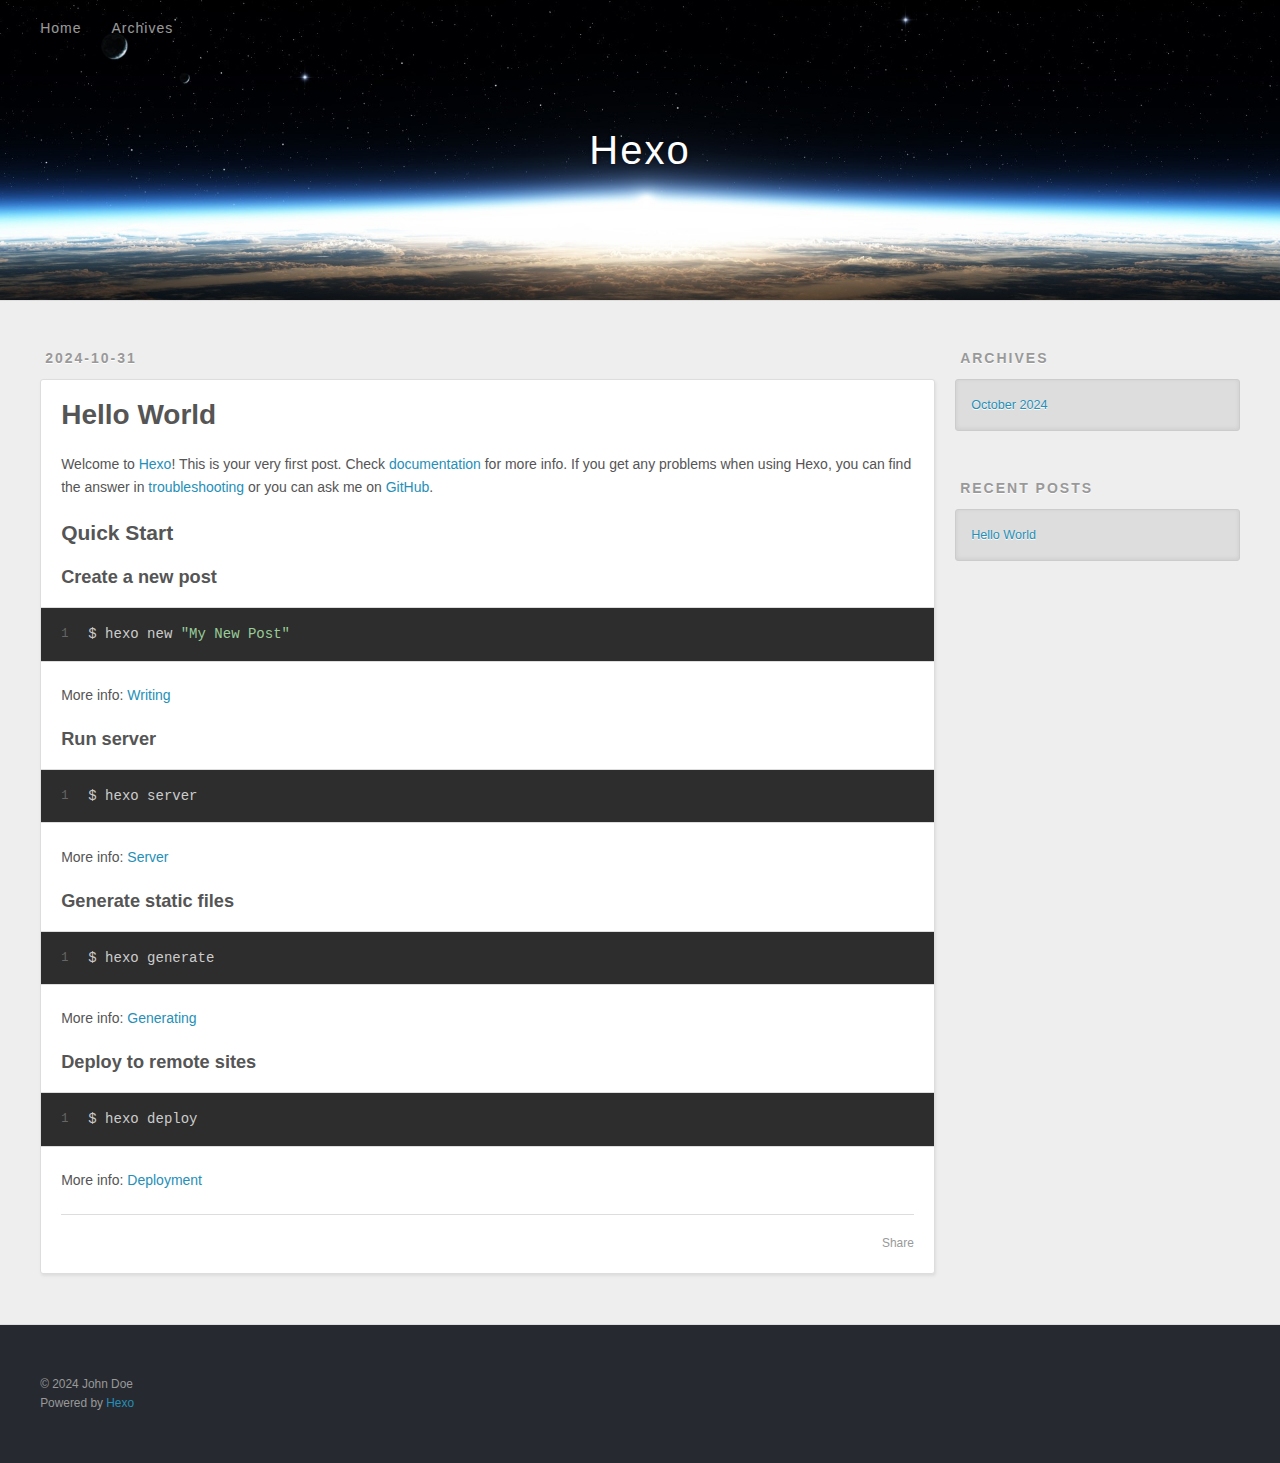
==== index.html @ c75d4b1c "Site updated: 2024-10-31 15:50:03" ====
<!DOCTYPE html>
<html>
<head>
  <meta charset="utf-8">
  
  
  <title>Hexo</title>
  <meta name="viewport" content="width=device-width, initial-scale=1, shrink-to-fit=no">
  <meta property="og:type" content="website">
<meta property="og:title" content="Hexo">
<meta property="og:url" content="http://example.com/index.html">
<meta property="og:site_name" content="Hexo">
<meta property="og:locale" content="en_US">
<meta property="article:author" content="John Doe">
<meta name="twitter:card" content="summary">
  
    <link rel="alternate" href="/atom.xml" title="Hexo" type="application/atom+xml">
  
  
    <link rel="shortcut icon" href="/favicon.png">
  
  
  
<link rel="stylesheet" href="/css/style.css">

  
    
<link rel="stylesheet" href="/fancybox/jquery.fancybox.min.css">

  
  
<meta name="generator" content="Hexo 7.3.0"></head>

<body>
  <div id="container">
    <div id="wrap">
      <header id="header">
  <div id="banner"></div>
  <div id="header-outer" class="outer">
    <div id="header-title" class="inner">
      <h1 id="logo-wrap">
        <a href="/" id="logo">Hexo</a>
      </h1>
      
    </div>
    <div id="header-inner" class="inner">
      <nav id="main-nav">
        <a id="main-nav-toggle" class="nav-icon"><span class="fa fa-bars"></span></a>
        
          <a class="main-nav-link" href="/">Home</a>
        
          <a class="main-nav-link" href="/archives">Archives</a>
        
      </nav>
      <nav id="sub-nav">
        
        
          <a class="nav-icon" href="/atom.xml" title="RSS Feed"><span class="fa fa-rss"></span></a>
        
        <a class="nav-icon nav-search-btn" title="Search"><span class="fa fa-search"></span></a>
      </nav>
      <div id="search-form-wrap">
        <form action="//google.com/search" method="get" accept-charset="UTF-8" class="search-form"><input type="search" name="q" class="search-form-input" placeholder="Search"><button type="submit" class="search-form-submit">&#xF002;</button><input type="hidden" name="sitesearch" value="http://example.com"></form>
      </div>
    </div>
  </div>
</header>

      <div class="outer">
        <section id="main">
  
    <article id="post-hello-world" class="h-entry article article-type-post" itemprop="blogPost" itemscope itemtype="https://schema.org/BlogPosting">
  <div class="article-meta">
    <a href="/2024/10/31/hello-world/" class="article-date">
  <time class="dt-published" datetime="2024-10-31T07:45:32.129Z" itemprop="datePublished">2024-10-31</time>
</a>
    
  </div>
  <div class="article-inner">
    
    
      <header class="article-header">
        
  
    <h1 itemprop="name">
      <a class="p-name article-title" href="/2024/10/31/hello-world/">Hello World</a>
    </h1>
  

      </header>
    
    <div class="e-content article-entry" itemprop="articleBody">
      
        <p>Welcome to <a target="_blank" rel="noopener" href="https://hexo.io/">Hexo</a>! This is your very first post. Check <a target="_blank" rel="noopener" href="https://hexo.io/docs/">documentation</a> for more info. If you get any problems when using Hexo, you can find the answer in <a target="_blank" rel="noopener" href="https://hexo.io/docs/troubleshooting.html">troubleshooting</a> or you can ask me on <a target="_blank" rel="noopener" href="https://github.com/hexojs/hexo/issues">GitHub</a>.</p>
<h2 id="Quick-Start"><a href="#Quick-Start" class="headerlink" title="Quick Start"></a>Quick Start</h2><h3 id="Create-a-new-post"><a href="#Create-a-new-post" class="headerlink" title="Create a new post"></a>Create a new post</h3><figure class="highlight bash"><table><tr><td class="gutter"><pre><span class="line">1</span><br></pre></td><td class="code"><pre><span class="line">$ hexo new <span class="string">&quot;My New Post&quot;</span></span><br></pre></td></tr></table></figure>

<p>More info: <a target="_blank" rel="noopener" href="https://hexo.io/docs/writing.html">Writing</a></p>
<h3 id="Run-server"><a href="#Run-server" class="headerlink" title="Run server"></a>Run server</h3><figure class="highlight bash"><table><tr><td class="gutter"><pre><span class="line">1</span><br></pre></td><td class="code"><pre><span class="line">$ hexo server</span><br></pre></td></tr></table></figure>

<p>More info: <a target="_blank" rel="noopener" href="https://hexo.io/docs/server.html">Server</a></p>
<h3 id="Generate-static-files"><a href="#Generate-static-files" class="headerlink" title="Generate static files"></a>Generate static files</h3><figure class="highlight bash"><table><tr><td class="gutter"><pre><span class="line">1</span><br></pre></td><td class="code"><pre><span class="line">$ hexo generate</span><br></pre></td></tr></table></figure>

<p>More info: <a target="_blank" rel="noopener" href="https://hexo.io/docs/generating.html">Generating</a></p>
<h3 id="Deploy-to-remote-sites"><a href="#Deploy-to-remote-sites" class="headerlink" title="Deploy to remote sites"></a>Deploy to remote sites</h3><figure class="highlight bash"><table><tr><td class="gutter"><pre><span class="line">1</span><br></pre></td><td class="code"><pre><span class="line">$ hexo deploy</span><br></pre></td></tr></table></figure>

<p>More info: <a target="_blank" rel="noopener" href="https://hexo.io/docs/one-command-deployment.html">Deployment</a></p>

      
    </div>
    <footer class="article-footer">
      <a data-url="http://example.com/2024/10/31/hello-world/" data-id="cm2x04f2k0000lg7v78ex7arj" data-title="Hello World" class="article-share-link"><span class="fa fa-share">Share</span></a>
      
      
      
    </footer>
  </div>
  
</article>



  


</section>
        
          <aside id="sidebar">
  
    

  
    

  
    
  
    
  <div class="widget-wrap">
    <h3 class="widget-title">Archives</h3>
    <div class="widget">
      <ul class="archive-list"><li class="archive-list-item"><a class="archive-list-link" href="/archives/2024/10/">October 2024</a></li></ul>
    </div>
  </div>


  
    
  <div class="widget-wrap">
    <h3 class="widget-title">Recent Posts</h3>
    <div class="widget">
      <ul>
        
          <li>
            <a href="/2024/10/31/hello-world/">Hello World</a>
          </li>
        
      </ul>
    </div>
  </div>

  
</aside>
        
      </div>
      <footer id="footer">
  
  <div class="outer">
    <div id="footer-info" class="inner">
      
      &copy; 2024 John Doe<br>
      Powered by <a href="https://hexo.io/" target="_blank">Hexo</a>
    </div>
  </div>
</footer>

    </div>
    <nav id="mobile-nav">
  
    <a href="/" class="mobile-nav-link">Home</a>
  
    <a href="/archives" class="mobile-nav-link">Archives</a>
  
</nav>
    


<script src="/js/jquery-3.6.4.min.js"></script>



  
<script src="/fancybox/jquery.fancybox.min.js"></script>




<script src="/js/script.js"></script>





  </div>
</body>
</html>
---- css/style.css ----
body {
  width: 100%;
}
body:before,
body:after {
  content: "";
  display: table;
}
body:after {
  clear: both;
}
html,
body,
div,
span,
applet,
object,
iframe,
h1,
h2,
h3,
h4,
h5,
h6,
p,
blockquote,
pre,
a,
abbr,
acronym,
address,
big,
cite,
code,
del,
dfn,
em,
img,
ins,
kbd,
q,
s,
samp,
small,
strike,
strong,
sub,
sup,
tt,
var,
dl,
dt,
dd,
ol,
ul,
li,
fieldset,
form,
label,
legend,
table,
caption,
tbody,
tfoot,
thead,
tr,
th,
td {
  margin: 0;
  padding: 0;
  border: 0;
  outline: 0;
  font-weight: inherit;
  font-style: inherit;
  font-family: inherit;
  font-size: 100%;
  vertical-align: baseline;
}
body {
  line-height: 1;
  color: #000;
  background: #fff;
}
ol,
ul {
  list-style: none;
}
table {
  border-collapse: separate;
  border-spacing: 0;
  vertical-align: middle;
}
caption,
th,
td {
  text-align: left;
  font-weight: normal;
  vertical-align: middle;
}
a img {
  border: none;
}
input,
button {
  margin: 0;
  padding: 0;
}
input::-moz-focus-inner,
button::-moz-focus-inner {
  border: 0;
  padding: 0;
}
html,
body,
#container {
  height: 100%;
}
body {
  background: #eee;
  font: 14px -apple-system, BlinkMacSystemFont, "Segoe UI", "Roboto", "Oxygen", "Ubuntu", "Cantarell", "Fira Sans", "Droid Sans", "Helvetica Neue", sans-serif;
  -webkit-text-size-adjust: 100%;
}
.outer {
  max-width: 1220px;
  margin: 0 auto;
  padding: 0 20px;
}
.outer:before,
.outer:after {
  content: "";
  display: table;
}
.outer:after {
  clear: both;
}
.inner {
  display: inline;
  float: left;
  width: 98.33333333333333%;
  margin: 0 0.833333333333333%;
}
.left,
.alignleft {
  float: left;
}
.right,
.alignright {
  float: right;
}
.clear {
  clear: both;
}
#container {
  position: relative;
}
.mobile-nav-on {
  overflow: hidden;
}
#wrap {
  height: 100%;
  width: 100%;
  position: absolute;
  top: 0;
  left: 0;
  -webkit-transition: 0.2s ease-out;
  -moz-transition: 0.2s ease-out;
  -ms-transition: 0.2s ease-out;
  transition: 0.2s ease-out;
  z-index: 1;
  background: #eee;
}
.mobile-nav-on #wrap {
  left: 280px;
}
@media screen and (min-width: 768px) {
  #main {
    display: inline;
    float: left;
    width: 73.33333333333333%;
    margin: 0 0.833333333333333%;
  }
}
.article-date,
.article-category-link,
.archive-year,
.widget-title {
  text-decoration: none;
  text-transform: uppercase;
  letter-spacing: 2px;
  color: #999;
  margin-bottom: 1em;
  margin-left: 5px;
  line-height: 1em;
  text-shadow: 0 1px #fff;
  font-weight: bold;
}
.article-inner,
.archive-article-inner {
  background: #fff;
  -webkit-box-shadow: 1px 2px 3px #ddd;
  box-shadow: 1px 2px 3px #ddd;
  border: 1px solid #ddd;
  border-radius: 3px;
}
.article-entry h1,
.widget h1 {
  font-size: 2em;
}
.article-entry h2,
.widget h2 {
  font-size: 1.5em;
}
.article-entry h3,
.widget h3 {
  font-size: 1.3em;
}
.article-entry h4,
.widget h4 {
  font-size: 1.2em;
}
.article-entry h5,
.widget h5 {
  font-size: 1em;
}
.article-entry h6,
.widget h6 {
  font-size: 1em;
  color: #999;
}
.article-entry hr,
.widget hr {
  border: 1px dashed #ddd;
}
.article-entry strong,
.widget strong {
  font-weight: bold;
}
.article-entry em,
.widget em,
.article-entry cite,
.widget cite {
  font-style: italic;
}
.article-entry sup,
.widget sup,
.article-entry sub,
.widget sub {
  font-size: 0.75em;
  line-height: 0;
  position: relative;
  vertical-align: baseline;
}
.article-entry sup,
.widget sup {
  top: -0.5em;
}
.article-entry sub,
.widget sub {
  bottom: -0.2em;
}
.article-entry small,
.widget small {
  font-size: 0.85em;
}
.article-entry acronym,
.widget acronym,
.article-entry abbr,
.widget abbr {
  border-bottom: 1px dotted;
}
.article-entry ul,
.widget ul,
.article-entry ol,
.widget ol,
.article-entry dl,
.widget dl {
  margin: 0 20px;
  line-height: 1.6em;
}
.article-entry ul ul,
.widget ul ul,
.article-entry ol ul,
.widget ol ul,
.article-entry ul ol,
.widget ul ol,
.article-entry ol ol,
.widget ol ol {
  margin-top: 0;
  margin-bottom: 0;
}
.article-entry ul,
.widget ul {
  list-style: disc;
}
.article-entry ol,
.widget ol {
  list-style: decimal;
}
.article-entry dt,
.widget dt {
  font-weight: bold;
}
#header {
  height: 300px;
  position: relative;
  border-bottom: 1px solid #ddd;
}
#header:before,
#header:after {
  content: "";
  position: absolute;
  left: 0;
  right: 0;
  height: 40px;
}
#header:before {
  top: 0;
  background: -webkit-linear-gradient(rgba(0,0,0,0.2), transparent);
  background: -moz-linear-gradient(rgba(0,0,0,0.2), transparent);
  background: -ms-linear-gradient(rgba(0,0,0,0.2), transparent);
  background: linear-gradient(rgba(0,0,0,0.2), transparent);
}
#header:after {
  bottom: 0;
  background: -webkit-linear-gradient(transparent, rgba(0,0,0,0.2));
  background: -moz-linear-gradient(transparent, rgba(0,0,0,0.2));
  background: -ms-linear-gradient(transparent, rgba(0,0,0,0.2));
  background: linear-gradient(transparent, rgba(0,0,0,0.2));
}
#header-outer {
  height: 100%;
  position: relative;
}
#header-inner {
  position: relative;
  overflow: hidden;
}
#banner {
  position: absolute;
  top: 0;
  left: 0;
  width: 100%;
  height: 100%;
  background: url("images/banner.jpg") center #000;
  background-size: cover;
  z-index: -1;
}
#header-title {
  text-align: center;
  height: 40px;
  position: absolute;
  top: 50%;
  left: 0;
  margin-top: -20px;
}
#logo,
#subtitle {
  text-decoration: none;
  color: #fff;
  font-weight: 300;
  text-shadow: 0 1px 4px rgba(0,0,0,0.3);
}
#logo {
  font-size: 40px;
  line-height: 40px;
  letter-spacing: 2px;
}
#subtitle {
  font-size: 16px;
  line-height: 16px;
  letter-spacing: 1px;
}
#subtitle-wrap {
  margin-top: 16px;
}
#main-nav {
  float: left;
  margin-left: -15px;
}
.nav-icon,
.main-nav-link {
  float: left;
  color: #fff;
  opacity: 0.6;
  text-decoration: none;
  text-shadow: 0 1px rgba(0,0,0,0.2);
  -webkit-transition: opacity 0.2s;
  -moz-transition: opacity 0.2s;
  -ms-transition: opacity 0.2s;
  transition: opacity 0.2s;
  display: block;
  padding: 20px 15px;
}
.nav-icon:hover,
.main-nav-link:hover {
  opacity: 1;
}
.nav-icon {
  text-align: center;
  font-size: 14px;
  width: 14px;
  height: 14px;
  padding: 20px 15px;
  position: relative;
  cursor: pointer;
}
.main-nav-link {
  font-weight: 300;
  letter-spacing: 1px;
}
@media screen and (max-width: 479px) {
  .main-nav-link {
    display: none;
  }
}
#main-nav-toggle {
  display: none;
}
@media screen and (max-width: 479px) {
  #main-nav-toggle {
    display: block;
  }
}
#sub-nav {
  float: right;
  margin-right: -15px;
}
#search-form-wrap {
  position: absolute;
  top: 15px;
  width: 150px;
  height: 30px;
  right: -150px;
  opacity: 0;
  -webkit-transition: 0.2s ease-out;
  -moz-transition: 0.2s ease-out;
  -ms-transition: 0.2s ease-out;
  transition: 0.2s ease-out;
}
#search-form-wrap.on {
  opacity: 1;
  right: 0;
}
@media screen and (max-width: 479px) {
  #search-form-wrap {
    width: 100%;
    right: -100%;
  }
}
.search-form {
  position: absolute;
  top: 0;
  left: 0;
  right: 0;
  background: #fff;
  padding: 5px 15px;
  border-radius: 15px;
  -webkit-box-shadow: 0 0 10px rgba(0,0,0,0.3);
  box-shadow: 0 0 10px rgba(0,0,0,0.3);
}
.search-form-input {
  border: none;
  background: none;
  color: #555;
  width: 100%;
  font: 13px -apple-system, BlinkMacSystemFont, "Segoe UI", "Roboto", "Oxygen", "Ubuntu", "Cantarell", "Fira Sans", "Droid Sans", "Helvetica Neue", sans-serif;
  outline: none;
}
.search-form-input::-webkit-search-results-decoration,
.search-form-input::-webkit-search-cancel-button {
  -webkit-appearance: none;
}
.search-form-submit {
  position: absolute;
  top: 50%;
  right: 10px;
  margin-top: -7px;
  font: 13px ForkAwesome;
  border: none;
  background: none;
  color: #bbb;
  cursor: pointer;
}
.search-form-submit:hover,
.search-form-submit:focus {
  color: #777;
}
.article {
  margin: 50px 0;
}
.article-inner {
  overflow: hidden;
}
.article-meta:before,
.article-meta:after {
  content: "";
  display: table;
}
.article-meta:after {
  clear: both;
}
.article-date {
  float: left;
}
.article-category {
  float: left;
  line-height: 1em;
  color: #ccc;
  text-shadow: 0 1px #fff;
  margin-left: 8px;
}
.article-category:before {
  content: "\2022";
}
.article-category-link {
  margin: 0 12px 1em;
}
.article-header {
  padding: 20px 20px 0;
}
.article-title {
  text-decoration: none;
  font-size: 2em;
  font-weight: bold;
  color: #555;
  line-height: 1.1em;
  -webkit-transition: color 0.2s;
  -moz-transition: color 0.2s;
  -ms-transition: color 0.2s;
  transition: color 0.2s;
}
a.article-title:hover {
  color: #258fb8;
}
.article-entry {
  color: #555;
  padding: 0 20px;
}
.article-entry:before,
.article-entry:after {
  content: "";
  display: table;
}
.article-entry:after {
  clear: both;
}
.article-entry p,
.article-entry table {
  line-height: 1.6em;
  margin: 1.6em 0;
}
.article-entry h1,
.article-entry h2,
.article-entry h3,
.article-entry h4,
.article-entry h5,
.article-entry h6 {
  font-weight: bold;
}
.article-entry h1,
.article-entry h2,
.article-entry h3,
.article-entry h4,
.article-entry h5,
.article-entry h6 {
  line-height: 1.1em;
  margin: 1.1em 0;
}
.article-entry a {
  color: #258fb8;
  text-decoration: none;
}
.article-entry a:hover {
  text-decoration: underline;
}
.article-entry ul,
.article-entry ol,
.article-entry dl {
  margin-top: 1.6em;
  margin-bottom: 1.6em;
}
.article-entry img,
.article-entry video {
  max-width: 100%;
  height: auto;
  display: block;
  margin: auto;
}
.article-entry iframe {
  border: none;
}
.article-entry table {
  width: 100%;
  border-collapse: collapse;
  border-spacing: 0;
}
.article-entry th {
  font-weight: bold;
  border-bottom: 3px solid #ddd;
  padding-bottom: 0.5em;
}
.article-entry td {
  border-bottom: 1px solid #ddd;
  padding: 10px 0;
}
.article-entry blockquote {
  font-family: Georgia, "Times New Roman", serif;
  margin: 1.6em 20px;
  text-align: center;
}
.article-entry blockquote footer {
  font-size: 14px;
  margin: 1.6em 0;
  font-family: -apple-system, BlinkMacSystemFont, "Segoe UI", "Roboto", "Oxygen", "Ubuntu", "Cantarell", "Fira Sans", "Droid Sans", "Helvetica Neue", sans-serif;
}
.article-entry blockquote footer cite:before {
  content: "—";
  padding: 0 0.5em;
}
.article-entry .pullquote {
  text-align: left;
  width: 45%;
  margin: 0;
}
.article-entry .pullquote.left {
  margin-left: 0.5em;
  margin-right: 1em;
}
.article-entry .pullquote.right {
  margin-right: 0.5em;
  margin-left: 1em;
}
.article-entry .caption {
  color: #999;
  display: block;
  font-size: 0.9em;
  margin-top: 0.5em;
  position: relative;
  text-align: center;
}
.article-entry .video-container {
  position: relative;
  padding-top: 56.25%;
  height: 0;
  overflow: hidden;
}
.article-entry .video-container iframe,
.article-entry .video-container object,
.article-entry .video-container embed {
  position: absolute;
  top: 0;
  left: 0;
  width: 100%;
  height: 100%;
  margin-top: 0;
}
.article-more-link a {
  display: inline-block;
  line-height: 1em;
  padding: 6px 15px;
  border-radius: 15px;
  background: #eee;
  color: #999;
  text-shadow: 0 1px #fff;
  text-decoration: none;
}
.article-more-link a:hover {
  background: #258fb8;
  color: #fff;
  text-decoration: none;
  text-shadow: 0 1px #1e7293;
}
.article-footer {
  font-size: 0.85em;
  line-height: 1.6em;
  border-top: 1px solid #ddd;
  padding-top: 1.6em;
  margin: 0 20px 20px;
}
.article-footer:before,
.article-footer:after {
  content: "";
  display: table;
}
.article-footer:after {
  clear: both;
}
.article-footer a {
  color: #999;
  text-decoration: none;
}
.article-footer a:hover {
  color: #555;
}
.article-tag-list-item {
  float: left;
  margin-right: 10px;
}
.article-tag-list-link:before {
  content: "#";
}
.article-comment-link {
  float: right;
}
.article-comment-link:before {
  padding-right: 8px;
}
.article-share-link {
  cursor: pointer;
  float: right;
  margin-left: 20px;
}
.article-share-link:before {
  padding-right: 6px;
}
#article-nav {
  position: relative;
}
#article-nav:before,
#article-nav:after {
  content: "";
  display: table;
}
#article-nav:after {
  clear: both;
}
@media screen and (min-width: 768px) {
  #article-nav {
    margin: 50px 0;
  }
  #article-nav:before {
    width: 8px;
    height: 8px;
    position: absolute;
    top: 50%;
    left: 50%;
    margin-top: -4px;
    margin-left: -4px;
    content: "";
    border-radius: 50%;
    background: #ddd;
    -webkit-box-shadow: 0 1px 2px #fff;
    box-shadow: 0 1px 2px #fff;
  }
}
.article-nav-link-wrap {
  text-decoration: none;
  text-shadow: 0 1px #fff;
  color: #999;
  -webkit-box-sizing: border-box;
  -moz-box-sizing: border-box;
  box-sizing: border-box;
  margin-top: 50px;
  text-align: center;
  display: block;
}
.article-nav-link-wrap:hover {
  color: #555;
}
@media screen and (min-width: 768px) {
  .article-nav-link-wrap {
    width: 50%;
    margin-top: 0;
  }
}
@media screen and (min-width: 768px) {
  #article-nav-newer {
    float: left;
    text-align: right;
    padding-right: 20px;
  }
}
@media screen and (min-width: 768px) {
  #article-nav-older {
    float: right;
    text-align: left;
    padding-left: 20px;
  }
}
.article-nav-caption {
  text-transform: uppercase;
  letter-spacing: 2px;
  color: #ddd;
  line-height: 1em;
  font-weight: bold;
}
#article-nav-newer .article-nav-caption {
  margin-right: -2px;
}
.article-nav-title {
  font-size: 0.85em;
  line-height: 1.6em;
  margin-top: 0.5em;
}
.article-share-box {
  position: absolute;
  display: none;
  background: #fff;
  -webkit-box-shadow: 1px 2px 10px rgba(0,0,0,0.2);
  box-shadow: 1px 2px 10px rgba(0,0,0,0.2);
  border-radius: 3px;
  margin-left: -145px;
  overflow: hidden;
  z-index: 1;
}
.article-share-box.on {
  display: block;
}
.article-share-input {
  width: 100%;
  background: none;
  -webkit-box-sizing: border-box;
  -moz-box-sizing: border-box;
  box-sizing: border-box;
  font: 14px -apple-system, BlinkMacSystemFont, "Segoe UI", "Roboto", "Oxygen", "Ubuntu", "Cantarell", "Fira Sans", "Droid Sans", "Helvetica Neue", sans-serif;
  padding: 0 15px;
  color: #555;
  outline: none;
  border: 1px solid #ddd;
  border-radius: 3px 3px 0 0;
  height: 36px;
  line-height: 36px;
}
.article-share-links {
  background: #eee;
}
.article-share-links:before,
.article-share-links:after {
  content: "";
  display: table;
}
.article-share-links:after {
  clear: both;
}
.article-share-twitter,
.article-share-facebook,
.article-share-pinterest,
.article-share-linkedin {
  width: 50px;
  height: 36px;
  display: block;
  float: left;
  position: relative;
  color: #999;
  text-shadow: 0 1px #fff;
}
.article-share-twitter:before,
.article-share-facebook:before,
.article-share-pinterest:before,
.article-share-linkedin:before {
  font-size: 20px;
  width: 20px;
  height: 20px;
  position: absolute;
  top: 50%;
  left: 50%;
  margin-top: -10px;
  margin-left: -10px;
  text-align: center;
}
.article-share-twitter:hover,
.article-share-facebook:hover,
.article-share-pinterest:hover,
.article-share-linkedin:hover {
  color: #fff;
}
.article-share-twitter:hover {
  background: #00aced;
  text-shadow: 0 1px #008abe;
}
.article-share-facebook:hover {
  background: #3b5998;
  text-shadow: 0 1px #2f477a;
}
.article-share-pinterest:hover {
  background: #cb2027;
  text-shadow: 0 1px #a21a1f;
}
.article-share-linkedin:hover {
  background: #0077b5;
  text-shadow: 0 1px #005f91;
}
.article-gallery {
  background: #000;
  position: relative;
}
.article-gallery-photos {
  position: relative;
  overflow: hidden;
}
.article-gallery-img {
  display: none;
  max-width: 100%;
}
.article-gallery-img:first-child {
  display: block;
}
.article-gallery-img.loaded {
  position: absolute;
  display: block;
}
.article-gallery-img img {
  display: block;
  max-width: 100%;
  margin: 0 auto;
}
#comments {
  background: #fff;
  -webkit-box-shadow: 1px 2px 3px #ddd;
  box-shadow: 1px 2px 3px #ddd;
  padding: 20px;
  border: 1px solid #ddd;
  border-radius: 3px;
  margin: 50px 0;
}
#comments a {
  color: #258fb8;
}
.archives-wrap {
  margin: 50px 0;
}
.archives:before,
.archives:after {
  content: "";
  display: table;
}
.archives:after {
  clear: both;
}
.archive-year-wrap {
  margin-bottom: 1em;
}
.archives {
  -webkit-column-gap: 10px;
  -moz-column-gap: 10px;
  column-gap: 10px;
}
@media screen and (min-width: 480px) and (max-width: 767px) {
  .archives {
    -webkit-column-count: 2;
    -moz-column-count: 2;
    column-count: 2;
  }
}
@media screen and (min-width: 768px) {
  .archives {
    -webkit-column-count: 3;
    -moz-column-count: 3;
    column-count: 3;
  }
}
.archive-article {
  -webkit-column-break-inside: avoid;
  page-break-inside: avoid;
  overflow: hidden;
  break-inside: avoid-column;
}
.archive-article-inner {
  padding: 10px;
  margin-bottom: 15px;
}
.archive-article-title {
  text-decoration: none;
  font-weight: bold;
  color: #555;
  -webkit-transition: color 0.2s;
  -moz-transition: color 0.2s;
  -ms-transition: color 0.2s;
  transition: color 0.2s;
  line-height: 1.6em;
}
.archive-article-title:hover {
  color: #258fb8;
}
.archive-article-footer {
  margin-top: 1em;
}
.archive-article-date {
  color: #999;
  text-decoration: none;
  font-size: 0.85em;
  line-height: 1em;
  margin-bottom: 0.5em;
  display: block;
}
#page-nav {
  margin: 50px auto;
  background: #fff;
  -webkit-box-shadow: 1px 2px 3px #ddd;
  box-shadow: 1px 2px 3px #ddd;
  border: 1px solid #ddd;
  border-radius: 3px;
  text-align: center;
  color: #999;
  overflow: hidden;
}
#page-nav:before,
#page-nav:after {
  content: "";
  display: table;
}
#page-nav:after {
  clear: both;
}
#page-nav a,
#page-nav span {
  padding: 10px 20px;
  line-height: 1;
  height: 2ex;
}
#page-nav a {
  color: #999;
  text-decoration: none;
}
#page-nav a:hover {
  background: #999;
  color: #fff;
}
#page-nav .prev {
  float: left;
}
#page-nav .next {
  float: right;
}
#page-nav .page-number {
  display: inline-block;
}
@media screen and (max-width: 479px) {
  #page-nav .page-number {
    display: none;
  }
}
#page-nav .current {
  color: #555;
  font-weight: bold;
}
#page-nav .space {
  color: #ddd;
}
#footer {
  background: #262a30;
  padding: 50px 0;
  border-top: 1px solid #ddd;
  color: #999;
}
#footer a {
  color: #258fb8;
  text-decoration: none;
}
#footer a:hover {
  text-decoration: underline;
}
#footer-info {
  line-height: 1.6em;
  font-size: 0.85em;
}
.article-entry pre,
.article-entry .highlight {
  background: #2d2d2d;
  margin: 0 -20px;
  padding: 15px 20px;
  border-style: solid;
  border-color: #ddd;
  border-width: 1px 0;
  overflow: auto;
  color: #ccc;
  line-height: 22.400000000000002px;
}
.article-entry .highlight .gutter pre,
.article-entry .gist .gist-file .gist-data .line-numbers {
  color: #666;
  font-size: 0.85em;
}
.article-entry pre,
.article-entry code {
  font-family: "Source Code Pro", Consolas, Monaco, Menlo, Consolas, monospace;
}
.article-entry code {
  background: #eee;
  text-shadow: 0 1px #fff;
  padding: 0 0.3em;
}
.article-entry pre code {
  background: none;
  text-shadow: none;
  padding: 0;
}
.article-entry .highlight pre {
  border: none;
  margin: 0;
  padding: 0;
}
.article-entry .highlight table {
  margin: 0;
  width: auto;
}
.article-entry .highlight td {
  border: none;
  padding: 0;
}
.article-entry .highlight figcaption {
  font-size: 0.85em;
  color: #999;
  line-height: 1em;
  margin-bottom: 1em;
}
.article-entry .highlight figcaption:before,
.article-entry .highlight figcaption:after {
  content: "";
  display: table;
}
.article-entry .highlight figcaption:after {
  clear: both;
}
.article-entry .highlight figcaption a {
  float: right;
}
.article-entry .highlight .gutter {
  -moz-user-select: none;
  -ms-user-select: none;
  -webkit-user-select: none;
  -webkit-user-select: none;
  -moz-user-select: none;
  -ms-user-select: none;
  user-select: none;
}
.article-entry .highlight .gutter pre {
  text-align: right;
  padding-right: 20px;
}
.article-entry .highlight .line {
  height: 22.400000000000002px;
}
.article-entry .highlight .line.marked {
  background: #515151;
}
.article-entry .gist {
  margin: 0 -20px;
  border-style: solid;
  border-color: #ddd;
  border-width: 1px 0;
  background: #2d2d2d;
  padding: 15px 20px 15px 0;
}
.article-entry .gist .gist-file {
  border: none;
  font-family: "Source Code Pro", Consolas, Monaco, Menlo, Consolas, monospace;
  margin: 0;
}
.article-entry .gist .gist-file .gist-data {
  background: none;
  border: none;
}
.article-entry .gist .gist-file .gist-data .line-numbers {
  background: none;
  border: none;
  padding: 0 20px 0 0;
}
.article-entry .gist .gist-file .gist-data .line-data {
  padding: 0 !important;
}
.article-entry .gist .gist-file .highlight {
  margin: 0;
  padding: 0;
  border: none;
}
.article-entry .gist .gist-file .gist-meta {
  background: #2d2d2d;
  color: #999;
  font: 0.85em -apple-system, BlinkMacSystemFont, "Segoe UI", "Roboto", "Oxygen", "Ubuntu", "Cantarell", "Fira Sans", "Droid Sans", "Helvetica Neue", sans-serif;
  text-shadow: 0 0;
  padding: 0;
  margin-top: 1em;
  margin-left: 20px;
}
.article-entry .gist .gist-file .gist-meta a {
  color: #258fb8;
  font-weight: normal;
}
.article-entry .gist .gist-file .gist-meta a:hover {
  text-decoration: underline;
}
pre .comment,
pre .title {
  color: #999;
}
pre .variable,
pre .attribute,
pre .tag,
pre .regexp,
pre .ruby .constant,
pre .xml .tag .title,
pre .xml .pi,
pre .xml .doctype,
pre .html .doctype,
pre .css .id,
pre .css .class,
pre .css .pseudo {
  color: #f2777a;
}
pre .number,
pre .preprocessor,
pre .built_in,
pre .literal,
pre .params,
pre .constant {
  color: #f99157;
}
pre .class,
pre .ruby .class .title,
pre .css .rules .attribute {
  color: #9c9;
}
pre .string,
pre .value,
pre .inheritance,
pre .header,
pre .ruby .symbol,
pre .xml .cdata {
  color: #9c9;
}
pre .css .hexcolor {
  color: #6cc;
}
pre .function,
pre .python .decorator,
pre .python .title,
pre .ruby .function .title,
pre .ruby .title .keyword,
pre .perl .sub,
pre .javascript .title,
pre .coffeescript .title {
  color: #69c;
}
pre .keyword,
pre .javascript .function {
  color: #c9c;
}
@media screen and (max-width: 479px) {
  #mobile-nav {
    position: absolute;
    top: 0;
    left: 0;
    width: 280px;
    height: 100%;
    background: #191919;
    border-right: 1px solid #fff;
  }
}
@media screen and (max-width: 479px) {
  .mobile-nav-link {
    display: block;
    color: #999;
    text-decoration: none;
    padding: 15px 20px;
    font-weight: bold;
  }
  .mobile-nav-link:hover {
    color: #fff;
  }
}
@media screen and (min-width: 768px) {
  #sidebar {
    display: inline;
    float: left;
    width: 23.333333333333332%;
    margin: 0 0.833333333333333%;
  }
}
.widget-wrap {
  margin: 50px 0;
}
.widget {
  color: #777;
  text-shadow: 0 1px #fff;
  background: #ddd;
  -webkit-box-shadow: 0 -1px 4px #ccc inset;
  box-shadow: 0 -1px 4px #ccc inset;
  border: 1px solid #ccc;
  padding: 15px;
  border-radius: 3px;
}
.widget a {
  color: #258fb8;
  text-decoration: none;
}
.widget a:hover {
  text-decoration: underline;
}
.widget ul ul,
.widget ol ul,
.widget dl ul,
.widget ul ol,
.widget ol ol,
.widget dl ol,
.widget ul dl,
.widget ol dl,
.widget dl dl {
  margin-left: 15px;
  list-style: disc;
}
.widget {
  line-height: 1.6em;
  word-wrap: break-word;
  font-size: 0.9em;
}
.widget ul,
.widget ol {
  list-style: none;
  margin: 0;
}
.widget ul ul,
.widget ol ul,
.widget ul ol,
.widget ol ol {
  margin: 0 20px;
}
.widget ul ul,
.widget ol ul {
  list-style: disc;
}
.widget ul ol,
.widget ol ol {
  list-style: decimal;
}
.category-list-count,
.tag-list-count,
.archive-list-count {
  padding-left: 5px;
  color: #999;
  font-size: 0.85em;
}
.category-list-count:before,
.tag-list-count:before,
.archive-list-count:before {
  content: "(";
}
.category-list-count:after,
.tag-list-count:after,
.archive-list-count:after {
  content: ")";
}
.tagcloud a {
  margin-right: 5px;
  display: inline-block;
}
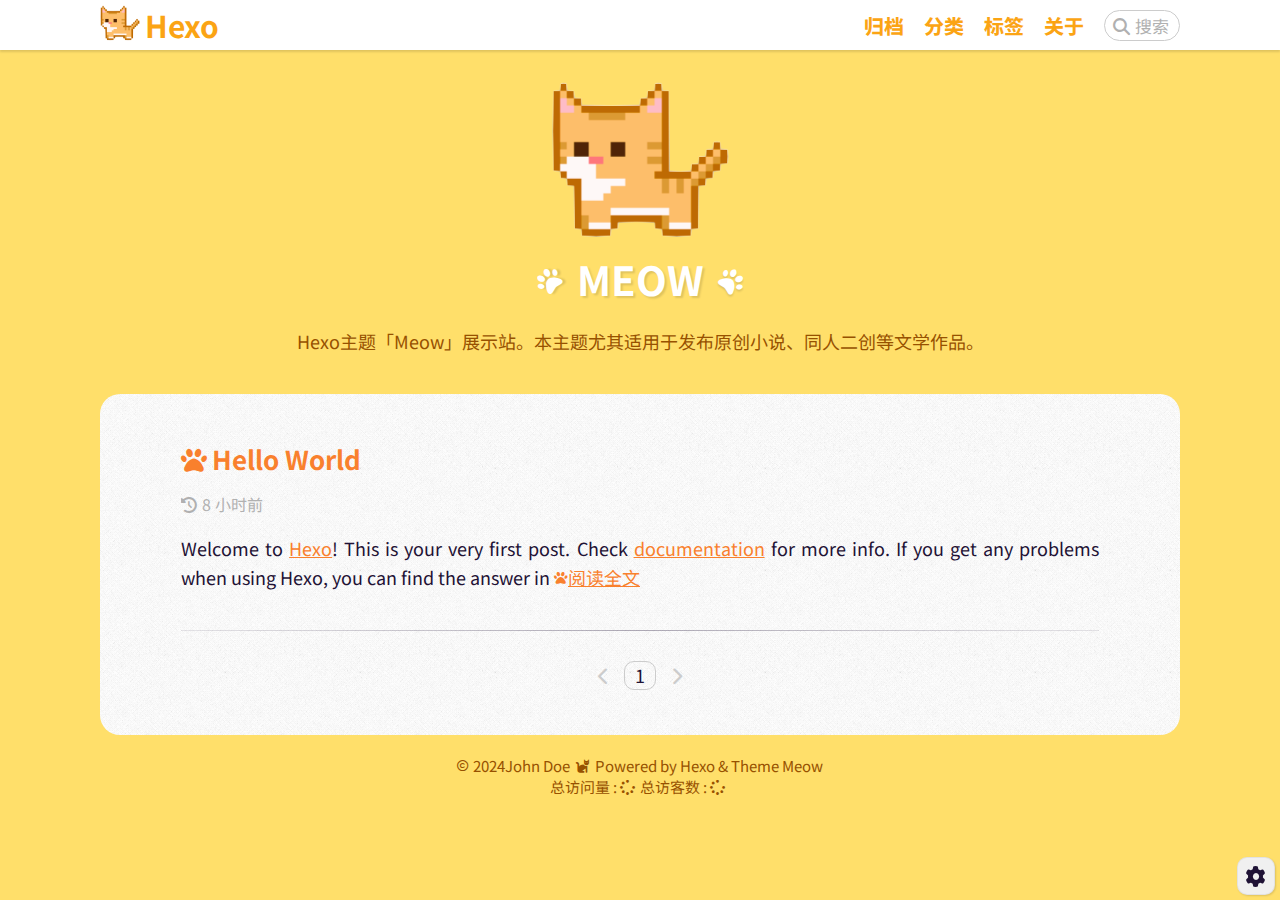
==== commit 63a67093: "Site updated: 2024-10-31 16:26:14" ====
--- a/index.html
+++ b/index.html
@@ -1,205 +1,56 @@
-<!DOCTYPE html>
-<html>
-<head>
-  <meta charset="utf-8">
-  
-  
-  <title>Hexo</title>
-  <meta name="viewport" content="width=device-width, initial-scale=1, shrink-to-fit=no">
-  <meta property="og:type" content="website">
+<!DOCTYPE html><html lang="zh-CN"><head><meta charset="utf-8"/><meta name="viewport" content="width=device-width, initial-scale=1.0"/><meta name="author" content="John Doe"/><meta name="keyword"/><meta property="og:type" content="website">
 <meta property="og:title" content="Hexo">
 <meta property="og:url" content="http://example.com/index.html">
 <meta property="og:site_name" content="Hexo">
-<meta property="og:locale" content="en_US">
+<meta property="og:locale" content="zh_CN">
 <meta property="article:author" content="John Doe">
-<meta name="twitter:card" content="summary">
-  
-    <link rel="alternate" href="/atom.xml" title="Hexo" type="application/atom+xml">
-  
-  
-    <link rel="shortcut icon" href="/favicon.png">
-  
-  
-  
-<link rel="stylesheet" href="/css/style.css">
-
-  
-    
-<link rel="stylesheet" href="/fancybox/jquery.fancybox.min.css">
-
-  
-  
-<meta name="generator" content="Hexo 7.3.0"></head>
-
-<body>
-  <div id="container">
-    <div id="wrap">
-      <header id="header">
-  <div id="banner"></div>
-  <div id="header-outer" class="outer">
-    <div id="header-title" class="inner">
-      <h1 id="logo-wrap">
-        <a href="/" id="logo">Hexo</a>
-      </h1>
-      
-    </div>
-    <div id="header-inner" class="inner">
-      <nav id="main-nav">
-        <a id="main-nav-toggle" class="nav-icon"><span class="fa fa-bars"></span></a>
-        
-          <a class="main-nav-link" href="/">Home</a>
-        
-          <a class="main-nav-link" href="/archives">Archives</a>
-        
-      </nav>
-      <nav id="sub-nav">
-        
-        
-          <a class="nav-icon" href="/atom.xml" title="RSS Feed"><span class="fa fa-rss"></span></a>
-        
-        <a class="nav-icon nav-search-btn" title="Search"><span class="fa fa-search"></span></a>
-      </nav>
-      <div id="search-form-wrap">
-        <form action="//google.com/search" method="get" accept-charset="UTF-8" class="search-form"><input type="search" name="q" class="search-form-input" placeholder="Search"><button type="submit" class="search-form-submit">&#xF002;</button><input type="hidden" name="sitesearch" value="http://example.com"></form>
-      </div>
-    </div>
-  </div>
-</header>
-
-      <div class="outer">
-        <section id="main">
-  
-    <article id="post-hello-world" class="h-entry article article-type-post" itemprop="blogPost" itemscope itemtype="https://schema.org/BlogPosting">
-  <div class="article-meta">
-    <a href="/2024/10/31/hello-world/" class="article-date">
-  <time class="dt-published" datetime="2024-10-31T07:45:32.129Z" itemprop="datePublished">2024-10-31</time>
-</a>
-    
-  </div>
-  <div class="article-inner">
-    
-    
-      <header class="article-header">
-        
-  
-    <h1 itemprop="name">
-      <a class="p-name article-title" href="/2024/10/31/hello-world/">Hello World</a>
-    </h1>
-  
-
-      </header>
-    
-    <div class="e-content article-entry" itemprop="articleBody">
-      
-        <p>Welcome to <a target="_blank" rel="noopener" href="https://hexo.io/">Hexo</a>! This is your very first post. Check <a target="_blank" rel="noopener" href="https://hexo.io/docs/">documentation</a> for more info. If you get any problems when using Hexo, you can find the answer in <a target="_blank" rel="noopener" href="https://hexo.io/docs/troubleshooting.html">troubleshooting</a> or you can ask me on <a target="_blank" rel="noopener" href="https://github.com/hexojs/hexo/issues">GitHub</a>.</p>
-<h2 id="Quick-Start"><a href="#Quick-Start" class="headerlink" title="Quick Start"></a>Quick Start</h2><h3 id="Create-a-new-post"><a href="#Create-a-new-post" class="headerlink" title="Create a new post"></a>Create a new post</h3><figure class="highlight bash"><table><tr><td class="gutter"><pre><span class="line">1</span><br></pre></td><td class="code"><pre><span class="line">$ hexo new <span class="string">&quot;My New Post&quot;</span></span><br></pre></td></tr></table></figure>
-
-<p>More info: <a target="_blank" rel="noopener" href="https://hexo.io/docs/writing.html">Writing</a></p>
-<h3 id="Run-server"><a href="#Run-server" class="headerlink" title="Run server"></a>Run server</h3><figure class="highlight bash"><table><tr><td class="gutter"><pre><span class="line">1</span><br></pre></td><td class="code"><pre><span class="line">$ hexo server</span><br></pre></td></tr></table></figure>
-
-<p>More info: <a target="_blank" rel="noopener" href="https://hexo.io/docs/server.html">Server</a></p>
-<h3 id="Generate-static-files"><a href="#Generate-static-files" class="headerlink" title="Generate static files"></a>Generate static files</h3><figure class="highlight bash"><table><tr><td class="gutter"><pre><span class="line">1</span><br></pre></td><td class="code"><pre><span class="line">$ hexo generate</span><br></pre></td></tr></table></figure>
-
-<p>More info: <a target="_blank" rel="noopener" href="https://hexo.io/docs/generating.html">Generating</a></p>
-<h3 id="Deploy-to-remote-sites"><a href="#Deploy-to-remote-sites" class="headerlink" title="Deploy to remote sites"></a>Deploy to remote sites</h3><figure class="highlight bash"><table><tr><td class="gutter"><pre><span class="line">1</span><br></pre></td><td class="code"><pre><span class="line">$ hexo deploy</span><br></pre></td></tr></table></figure>
-
-<p>More info: <a target="_blank" rel="noopener" href="https://hexo.io/docs/one-command-deployment.html">Deployment</a></p>
-
-      
-    </div>
-    <footer class="article-footer">
-      <a data-url="http://example.com/2024/10/31/hello-world/" data-id="cm2x04f2k0000lg7v78ex7arj" data-title="Hello World" class="article-share-link"><span class="fa fa-share">Share</span></a>
-      
-      
-      
-    </footer>
-  </div>
-  
-</article>
+<meta name="twitter:card" content="summary"><title>MEOW - 可爱明亮的Hexo主题</title><link rel="shortcut icon" href="/img/site-icon.png">
+<link rel="stylesheet" href="/css/style.css" id="dm-light">
 
 
+<link rel="stylesheet" href="https://cdn.bootcdn.net/ajax/libs/font-awesome/6.4.2/css/all.min.css">
 
-  
+<script src="//busuanzi.ibruce.info/busuanzi/2.3/busuanzi.pure.mini.js" async></script>
+
+<link rel="stylesheet" href="/css/third-party/APlayer.min.css">
 
 
-</section>
-        
-          <aside id="sidebar">
-  
-    
-
-  
-    
-
-  
-    
-  
-    
-  <div class="widget-wrap">
-    <h3 class="widget-title">Archives</h3>
-    <div class="widget">
-      <ul class="archive-list"><li class="archive-list-item"><a class="archive-list-link" href="/archives/2024/10/">October 2024</a></li></ul>
-    </div>
-  </div>
+<script src="/js/third-party/APlayer.min.js"></script>
+<meta name="generator" content="Hexo 7.3.0"></head><body><header><div class="top-nav" ondblclick="scrollToTop()"><div class="nav-info"><div class="nav-icon"><img id="nav-icon" src="/img/site-icon.png"/></div><div class="nav-title"><a id="nav-title" href="/" title="主页">Hexo</a></div></div><div class="nav-ribbon"><div class="top-menu-expanded"><a class="top-menu-item" href="/archives"><span>归档</span></a><a class="top-menu-item" href="/categories"><span>分类</span></a><a class="top-menu-item" href="/tags"><span>标签</span></a><a class="top-menu-item" href="/about"><span>关于</span></a></div><div class="top-search" onclick="toggleSearchWindow()"><div id="top-search-btn" title="搜索"><i class="icon fa-solid fa-magnifying-glass"></i><span>搜索</span></div></div><div id="top-menu-btn" onclick="openTopMenu()" title="打开菜单"><i class="fa-solid fa-bars fa-lg"></i></div></div></div></header><div id="top-menu-hidden"><div class="menu-hidden-content"><div class="menu-hidden-nav"><a class="menu-hidden-item" href="/archives"><i class="fa-solid fa-box-archive fa-sm"></i><span>归档</span></a><a class="menu-hidden-item" href="/categories"><i class="fa-regular fa-folder-open fa-sm"></i><span>分类</span></a><a class="menu-hidden-item" href="/tags"><i class="fa-solid fa-tags fa-sm"></i><span>标签</span></a><a class="menu-hidden-item" href="/about"><i class="fa-solid fa-paw fa-sm"></i><span>关于</span></a></div></div><div class="menu-hidden-blank" onclick="closeTopMenu()"></div></div>
+<div class="blog-info"><div class="blog-pic"><img id="blog-pic" src="/img/site-icon.png"/></div><div class="blog-title"><i class="fa-solid fa-paw fa-2xs fa-rotate-by"></i><span>MEOW</span><i class="fa-solid fa-paw fa-2xs fa-rotate-by"></i></div><div class="blog-desc">Hexo主题「Meow」展示站。本主题尤其适用于发布原创小说、同人二创等文学作品。</div></div><div class="main"><div class="main-content"><div class="index-posts"><article class="index-post-item"><h1><a href="/2024/10/31/hello-world/"><i class="fa-solid fa-paw"></i>Hello World</a></h1><div class="post-head-info"><div class="post-date"><i class="icon fa-solid fa-clock-rotate-left" title="发布日期"></i><span>8 小时前</span></div>
+</div><div class="post-excerpt" excerpt-title-simplify="true"><p>Welcome to <a target="_blank" rel="noopener" href="https://hexo.io/">Hexo</a>! This is your very first post. Check <a target="_blank" rel="noopener" href="https://hexo.io/docs/">documentation</a> for more info. If you get any problems when using Hexo, you can find the answer in <a href="https://hexo.io/do...</div><div class="read-more"><i class="fa-solid fa-paw fa-xs"></i><a class="read-more-link" href="/2024/10/31/hello-world/">阅读全文</a></div></article></div><div class="pagination"><span class="extend prev" rel="prev"><i class="icon-prev fa-solid fa-chevron-left"></i></span><span class="page-number current">1</span><span class="extend next" rel="next"><i class="icon-next fa-solid fa-chevron-right"></i></span></div></div></div><div id="tool-bar"><div id="tool-bar-main"><div id="tool-toggle" onclick="toolToggle()" title="设置"><i class="fa-solid fa-gear"></i></div><div id="back-to-top" onclick="scrollToTop()" title="返回顶部"><i class="fa-solid fa-chevron-up"></i></div></div><div id="tool-bar-more" style="display: none;"><div id="darkmode-switch" onclick="darkmodeSwitch()" title="深色模式"><i class="fa-solid fa-circle-half-stroke"></i></div></div></div><div id="search-panel"><div class="search-container"><div class="search-head"><div class="search-title"><span><i class="fa-solid fa-paw"></i>搜索</span></div><div class="search-close-btn" onclick="toggleSearchWindow()"><i class="fa-regular fa-circle-xmark"></i></div></div><div class="search-box"><i class="fa-solid fa-magnifying-glass"></i><input id="search-input" type="text" placeholder="请输入需要搜索的内容……" value=""/></div><div class="search-body"><div id="search-count">匹配结果数: </div><div id="search-result"></div><div id="search-result-empty">未搜索到匹配的文章。</div></div></div></div><footer><div class="footer-content"><div class="copyright-info"><i class="fa-regular fa-copyright fa-xs"></i><span>2024</span><a href="/about">John Doe</a><i class="fa-solid fa-cat fa-sm"></i><span>Powered by </span><a href="https://hexo.io/" target="_blank">Hexo</a><span> &amp; </span><a href="https://github.com/chanwj/hexo-theme-meow" target="_blank" title="v2.0.0">Theme Meow</a></div><div class="pageview-site"><span id="busuanzi_container_site_pv">总访问量 : <span id="busuanzi_value_site_pv"><i class="fa-solid fa-spinner"></i></span></span><span id="busuanzi_container_site_uv">总访客数 : <span id="busuanzi_value_site_uv"><i class="fa-solid fa-spinner"></i></span></span></div></div></footer>
+<script>const GLOBAL_CONFIG = {
+  comment: { theme: ''}
+}
+</script>
+<script src="/js/third-party/darkmode.js"></script>
+<script>var options = {
+  dark: '/css/darkmode.css',
+  startAt: '24:00',
+  endAt: '06:00',
+  checkSystemScheme: 'false',
+  saveOnToggle: 'true'
+};
+var darkMode = new DarkMode(options);
+// change comment theme synchronously 同步修改评论区主题
+if (darkMode.getMode() == "dark" && (true || true)) {
+  if (document.getElementById('comment')) {
+    document.getElementById('comment').getElementsByTagName('script')[0].setAttribute('data-theme', 'noborder_dark');
+  }
+}
+</script>
+<script src="/js/theme/tool-bar.js"></script>
 
 
-  
-    
-  <div class="widget-wrap">
-    <h3 class="widget-title">Recent Posts</h3>
-    <div class="widget">
-      <ul>
-        
-          <li>
-            <a href="/2024/10/31/hello-world/">Hello World</a>
-          </li>
-        
-      </ul>
-    </div>
-  </div>
+<script src="/js/theme/menu.js"></script>
 
-  
-</aside>
-        
-      </div>
-      <footer id="footer">
-  
-  <div class="outer">
-    <div id="footer-info" class="inner">
-      
-      &copy; 2024 John Doe<br>
-      Powered by <a href="https://hexo.io/" target="_blank">Hexo</a>
-    </div>
-  </div>
-</footer>
+<script src="/js/theme/reward.js"></script>
 
-    </div>
-    <nav id="mobile-nav">
-  
-    <a href="/" class="mobile-nav-link">Home</a>
-  
-    <a href="/archives" class="mobile-nav-link">Archives</a>
-  
-</nav>
-    
+<script src="/js/jquery-3.7.1.min.js"></script>
 
 
-<script src="/js/jquery-3.6.4.min.js"></script>
-
-
-
-  
-<script src="/fancybox/jquery.fancybox.min.js"></script>
-
-
-
-
-<script src="/js/script.js"></script>
-
-
-
-
-
-  </div>
-</body>
-</html>+<script src="/js/theme/search.js"></script>
+<script>searchFunc('/search.json', 'search-input', 'search-result');
+</script>
+<script src="/js/theme/toc.js"></script>
+<script>decodeToc();</script></body></html>--- a/css/style.css
+++ b/css/style.css
@@ -1,1346 +1,2318 @@
-body {
-  width: 100%;
-}
-body:before,
-body:after {
-  content: "";
-  display: table;
-}
-body:after {
-  clear: both;
-}
-html,
-body,
-div,
-span,
-applet,
-object,
-iframe,
+@import url("https://fonts.googleapis.com/css2?family=Noto+Sans+SC:wght@300..700&display=swap");
+@-moz-keyframes show-toc-slide {
+  0% {
+    opacity: 0;
+    transform: translateX(-10%);
+    -webkit-transform: translateX(-10%);
+  }
+  100% {
+    opacity: 1;
+    transform: translateX(0);
+    -webkit-transform: translateX(0);
+  }
+}
+@-webkit-keyframes show-toc-slide {
+  0% {
+    opacity: 0;
+    transform: translateX(-10%);
+    -webkit-transform: translateX(-10%);
+  }
+  100% {
+    opacity: 1;
+    transform: translateX(0);
+    -webkit-transform: translateX(0);
+  }
+}
+@-o-keyframes show-toc-slide {
+  0% {
+    opacity: 0;
+    transform: translateX(-10%);
+    -webkit-transform: translateX(-10%);
+  }
+  100% {
+    opacity: 1;
+    transform: translateX(0);
+    -webkit-transform: translateX(0);
+  }
+}
+@keyframes show-toc-slide {
+  0% {
+    opacity: 0;
+    transform: translateX(-10%);
+    -webkit-transform: translateX(-10%);
+  }
+  100% {
+    opacity: 1;
+    transform: translateX(0);
+    -webkit-transform: translateX(0);
+  }
+}
+@-moz-keyframes show-toc {
+  0% {
+    opacity: 0;
+    transform: translateY(-10%);
+    -webkit-transform: translateY(-10%);
+  }
+  100% {
+    opacity: 1;
+    transform: translateY(0);
+    -webkit-transform: translateY(0);
+  }
+}
+@-webkit-keyframes show-toc {
+  0% {
+    opacity: 0;
+    transform: translateY(-10%);
+    -webkit-transform: translateY(-10%);
+  }
+  100% {
+    opacity: 1;
+    transform: translateY(0);
+    -webkit-transform: translateY(0);
+  }
+}
+@-o-keyframes show-toc {
+  0% {
+    opacity: 0;
+    transform: translateY(-10%);
+    -webkit-transform: translateY(-10%);
+  }
+  100% {
+    opacity: 1;
+    transform: translateY(0);
+    -webkit-transform: translateY(0);
+  }
+}
+@keyframes show-toc {
+  0% {
+    opacity: 0;
+    transform: translateY(-10%);
+    -webkit-transform: translateY(-10%);
+  }
+  100% {
+    opacity: 1;
+    transform: translateY(0);
+    -webkit-transform: translateY(0);
+  }
+}
+@-moz-keyframes show-menu {
+  0% {
+    opacity: 0;
+    transform: translateY(-10%);
+    -webkit-transform: translateY(-10%);
+  }
+  100% {
+    opacity: 1;
+    transform: translateY(0);
+    -webkit-transform: translateY(0);
+  }
+}
+@-webkit-keyframes show-menu {
+  0% {
+    opacity: 0;
+    transform: translateY(-10%);
+    -webkit-transform: translateY(-10%);
+  }
+  100% {
+    opacity: 1;
+    transform: translateY(0);
+    -webkit-transform: translateY(0);
+  }
+}
+@-o-keyframes show-menu {
+  0% {
+    opacity: 0;
+    transform: translateY(-10%);
+    -webkit-transform: translateY(-10%);
+  }
+  100% {
+    opacity: 1;
+    transform: translateY(0);
+    -webkit-transform: translateY(0);
+  }
+}
+@keyframes show-menu {
+  0% {
+    opacity: 0;
+    transform: translateY(-10%);
+    -webkit-transform: translateY(-10%);
+  }
+  100% {
+    opacity: 1;
+    transform: translateY(0);
+    -webkit-transform: translateY(0);
+  }
+}
+@-moz-keyframes disable-menu {
+  0% {
+    opacity: 1;
+    transform: translateY(0);
+    -webkit-transform: translateY(0);
+  }
+  100% {
+    opacity: 0;
+    transform: translateY(-10%);
+    -webkit-transform: translateY(-10%);
+  }
+}
+@-webkit-keyframes disable-menu {
+  0% {
+    opacity: 1;
+    transform: translateY(0);
+    -webkit-transform: translateY(0);
+  }
+  100% {
+    opacity: 0;
+    transform: translateY(-10%);
+    -webkit-transform: translateY(-10%);
+  }
+}
+@-o-keyframes disable-menu {
+  0% {
+    opacity: 1;
+    transform: translateY(0);
+    -webkit-transform: translateY(0);
+  }
+  100% {
+    opacity: 0;
+    transform: translateY(-10%);
+    -webkit-transform: translateY(-10%);
+  }
+}
+@keyframes disable-menu {
+  0% {
+    opacity: 1;
+    transform: translateY(0);
+    -webkit-transform: translateY(0);
+  }
+  100% {
+    opacity: 0;
+    transform: translateY(-10%);
+    -webkit-transform: translateY(-10%);
+  }
+}
+@-moz-keyframes fade {
+  0%, 100% {
+    opacity: 1;
+  }
+  50% {
+    opacity: 0.2;
+  }
+}
+@-webkit-keyframes fade {
+  0%, 100% {
+    opacity: 1;
+  }
+  50% {
+    opacity: 0.2;
+  }
+}
+@-o-keyframes fade {
+  0%, 100% {
+    opacity: 1;
+  }
+  50% {
+    opacity: 0.2;
+  }
+}
+@keyframes fade {
+  0%, 100% {
+    opacity: 1;
+  }
+  50% {
+    opacity: 0.2;
+  }
+}
+@-moz-keyframes beat {
+  0%, 100% {
+    transform: scale(1);
+    -webkit-transform: scale(1);
+  }
+  50% {
+    transform: scale(1.2);
+    -webkit-transform: scale(1.2);
+  }
+}
+@-webkit-keyframes beat {
+  0%, 100% {
+    transform: scale(1);
+    -webkit-transform: scale(1);
+  }
+  50% {
+    transform: scale(1.2);
+    -webkit-transform: scale(1.2);
+  }
+}
+@-o-keyframes beat {
+  0%, 100% {
+    transform: scale(1);
+    -webkit-transform: scale(1);
+  }
+  50% {
+    transform: scale(1.2);
+    -webkit-transform: scale(1.2);
+  }
+}
+@keyframes beat {
+  0%, 100% {
+    transform: scale(1);
+    -webkit-transform: scale(1);
+  }
+  50% {
+    transform: scale(1.2);
+    -webkit-transform: scale(1.2);
+  }
+}
+@-moz-keyframes bounce {
+  0%, 50%, 100% {
+    transform: translateY(0);
+    -webkit-transform: translateY(0);
+  }
+  25% {
+    transform: translateY(-3px);
+    -webkit-transform: translateY(-3px);
+  }
+  75% {
+    transform: translateY(3px);
+    -webkit-transform: translateY(3px);
+  }
+}
+@-webkit-keyframes bounce {
+  0%, 50%, 100% {
+    transform: translateY(0);
+    -webkit-transform: translateY(0);
+  }
+  25% {
+    transform: translateY(-3px);
+    -webkit-transform: translateY(-3px);
+  }
+  75% {
+    transform: translateY(3px);
+    -webkit-transform: translateY(3px);
+  }
+}
+@-o-keyframes bounce {
+  0%, 50%, 100% {
+    transform: translateY(0);
+    -webkit-transform: translateY(0);
+  }
+  25% {
+    transform: translateY(-3px);
+    -webkit-transform: translateY(-3px);
+  }
+  75% {
+    transform: translateY(3px);
+    -webkit-transform: translateY(3px);
+  }
+}
+@keyframes bounce {
+  0%, 50%, 100% {
+    transform: translateY(0);
+    -webkit-transform: translateY(0);
+  }
+  25% {
+    transform: translateY(-3px);
+    -webkit-transform: translateY(-3px);
+  }
+  75% {
+    transform: translateY(3px);
+    -webkit-transform: translateY(3px);
+  }
+}
+@-moz-keyframes showup {
+  0% {
+    opacity: 0;
+  }
+  100% {
+    opacity: 1;
+  }
+}
+@-webkit-keyframes showup {
+  0% {
+    opacity: 0;
+  }
+  100% {
+    opacity: 1;
+  }
+}
+@-o-keyframes showup {
+  0% {
+    opacity: 0;
+  }
+  100% {
+    opacity: 1;
+  }
+}
+@keyframes showup {
+  0% {
+    opacity: 0;
+  }
+  100% {
+    opacity: 1;
+  }
+}
+@-moz-keyframes spin {
+  0% {
+    transform: rotate(0);
+    -webkit-transform: rotate(0);
+  }
+  100% {
+    transform: rotate(360deg);
+    -webkit-transform: rotate(360deg);
+  }
+}
+@-webkit-keyframes spin {
+  0% {
+    transform: rotate(0);
+    -webkit-transform: rotate(0);
+  }
+  100% {
+    transform: rotate(360deg);
+    -webkit-transform: rotate(360deg);
+  }
+}
+@-o-keyframes spin {
+  0% {
+    transform: rotate(0);
+    -webkit-transform: rotate(0);
+  }
+  100% {
+    transform: rotate(360deg);
+    -webkit-transform: rotate(360deg);
+  }
+}
+@keyframes spin {
+  0% {
+    transform: rotate(0);
+    -webkit-transform: rotate(0);
+  }
+  100% {
+    transform: rotate(360deg);
+    -webkit-transform: rotate(360deg);
+  }
+}
+@-moz-keyframes title-run {
+  0% {
+    opacity: 0;
+    transform: translateY(-10%);
+    -webkit-transform: translateY(-10%);
+  }
+  100% {
+    opacity: 1;
+    transform: translateY(0);
+    -webkit-transform: translateY(0);
+  }
+}
+@-webkit-keyframes title-run {
+  0% {
+    opacity: 0;
+    transform: translateY(-10%);
+    -webkit-transform: translateY(-10%);
+  }
+  100% {
+    opacity: 1;
+    transform: translateY(0);
+    -webkit-transform: translateY(0);
+  }
+}
+@-o-keyframes title-run {
+  0% {
+    opacity: 0;
+    transform: translateY(-10%);
+    -webkit-transform: translateY(-10%);
+  }
+  100% {
+    opacity: 1;
+    transform: translateY(0);
+    -webkit-transform: translateY(0);
+  }
+}
+@keyframes title-run {
+  0% {
+    opacity: 0;
+    transform: translateY(-10%);
+    -webkit-transform: translateY(-10%);
+  }
+  100% {
+    opacity: 1;
+    transform: translateY(0);
+    -webkit-transform: translateY(0);
+  }
+}
+@-moz-keyframes to-left {
+  0%, 100% {
+    transform: translateX(0);
+    -webkit-transform: translateX(0);
+  }
+  50% {
+    transform: translateX(-30%);
+    -webkit-transform: translateX(-30%);
+  }
+}
+@-webkit-keyframes to-left {
+  0%, 100% {
+    transform: translateX(0);
+    -webkit-transform: translateX(0);
+  }
+  50% {
+    transform: translateX(-30%);
+    -webkit-transform: translateX(-30%);
+  }
+}
+@-o-keyframes to-left {
+  0%, 100% {
+    transform: translateX(0);
+    -webkit-transform: translateX(0);
+  }
+  50% {
+    transform: translateX(-30%);
+    -webkit-transform: translateX(-30%);
+  }
+}
+@keyframes to-left {
+  0%, 100% {
+    transform: translateX(0);
+    -webkit-transform: translateX(0);
+  }
+  50% {
+    transform: translateX(-30%);
+    -webkit-transform: translateX(-30%);
+  }
+}
+@-moz-keyframes to-right {
+  0%, 100% {
+    transform: translateX(0);
+    -webkit-transform: translateX(0);
+  }
+  50% {
+    transform: translateX(30%);
+    -webkit-transform: translateX(30%);
+  }
+}
+@-webkit-keyframes to-right {
+  0%, 100% {
+    transform: translateX(0);
+    -webkit-transform: translateX(0);
+  }
+  50% {
+    transform: translateX(30%);
+    -webkit-transform: translateX(30%);
+  }
+}
+@-o-keyframes to-right {
+  0%, 100% {
+    transform: translateX(0);
+    -webkit-transform: translateX(0);
+  }
+  50% {
+    transform: translateX(30%);
+    -webkit-transform: translateX(30%);
+  }
+}
+@keyframes to-right {
+  0%, 100% {
+    transform: translateX(0);
+    -webkit-transform: translateX(0);
+  }
+  50% {
+    transform: translateX(30%);
+    -webkit-transform: translateX(30%);
+  }
+}
+@-moz-keyframes swtich-to-darkmode {
+  0% {
+    background-color: #ffdf6a;
+  }
+  100% {
+    background-color: #000;
+  }
+}
+@-webkit-keyframes swtich-to-darkmode {
+  0% {
+    background-color: #ffdf6a;
+  }
+  100% {
+    background-color: #000;
+  }
+}
+@-o-keyframes swtich-to-darkmode {
+  0% {
+    background-color: #ffdf6a;
+  }
+  100% {
+    background-color: #000;
+  }
+}
+@keyframes swtich-to-darkmode {
+  0% {
+    background-color: #ffdf6a;
+  }
+  100% {
+    background-color: #000;
+  }
+}
+@-moz-keyframes swtich-to-lightmode {
+  0% {
+    background-color: #000;
+  }
+  100% {
+    background-color: #ffdf6a;
+  }
+}
+@-webkit-keyframes swtich-to-lightmode {
+  0% {
+    background-color: #000;
+  }
+  100% {
+    background-color: #ffdf6a;
+  }
+}
+@-o-keyframes swtich-to-lightmode {
+  0% {
+    background-color: #000;
+  }
+  100% {
+    background-color: #ffdf6a;
+  }
+}
+@keyframes swtich-to-lightmode {
+  0% {
+    background-color: #000;
+  }
+  100% {
+    background-color: #ffdf6a;
+  }
+}
+.comment,
+.quote {
+  color: #a0a1a7;
+}
+.doctag,
+.keyword,
+.formula {
+  color: #a626a4;
+}
+.section,
+.name,
+.selector-tag,
+.deletion,
+.subst {
+  color: #e45649;
+}
+.literal {
+  color: #0184bb;
+}
+.string,
+.regexp,
+.addition,
+.attribute,
+.meta .string {
+  color: #50a14f;
+}
+.attr,
+.variable,
+.template-variable,
+.type,
+.selector-class,
+.selector-attr,
+.selector-pseudo,
+.number {
+  color: #b37a00;
+}
+.symbol,
+.bullet,
+.link,
+.meta,
+.selector-id,
+.title {
+  color: #4078f2;
+}
+.built_in,
+.title.class_,
+.class .title {
+  color: #c98900;
+}
+.strong {
+  font-weight: bold;
+}
+.link {
+  text-decoration: underline;
+}
+.icon {
+  color: #b0b0b0;
+}
+img {
+  display: block;
+  margin: 5px auto;
+  max-width: 100%;
+}
+#aplayer {
+  margin: 1.5em 5px;
+}
+.aplayer-lrc-contents p {
+  text-align: center;
+}
+a {
+  color: #f9802d;
+}
+a:hover {
+  color: #fba414;
+}
+p {
+  line-height: 1.6em;
+  text-align: justify;
+  vertical-align: baseline;
+}
+h1 {
+  font-size: 26px;
+  margin: 1em 0;
+}
+h2 {
+  font-size: 24px;
+  margin: 0.9em 0;
+}
+h3 {
+  font-size: 22px;
+  margin: 0.8em 0;
+}
+h4 {
+  font-size: 20px;
+  margin: 0.7em 0;
+}
+h5 {
+  font-size: 18px;
+  margin: 0.7em 0;
+}
+h6 {
+  font-size: 18px;
+  margin: 0.6em 0;
+}
 h1,
 h2,
 h3,
 h4,
 h5,
-h6,
-p,
-blockquote,
-pre,
-a,
-abbr,
-acronym,
-address,
-big,
-cite,
-code,
-del,
-dfn,
-em,
-img,
-ins,
-kbd,
-q,
-s,
-samp,
-small,
-strike,
-strong,
-sub,
-sup,
-tt,
-var,
-dl,
-dt,
-dd,
-ol,
-ul,
-li,
-fieldset,
-form,
-label,
-legend,
-table,
-caption,
-tbody,
-tfoot,
-thead,
-tr,
+h6 {
+  font-weight: 1200;
+}
+hr {
+  border: 1px solid transparent;
+  border-image: linear-gradient(to right, rgba(31,18,53,0.1), rgba(31,18,53,0.35), rgba(31,18,53,0.1)) 1;
+}
+blockquote {
+  margin: 15px 0;
+  padding: 6px 12px;
+  background-color: #fff7dc;
+  box-shadow: 1px 1px 2px rgba(0,0,0,0.1);
+  border-left: 10px solid #ffdf6a;
+  line-height: 2em;
+}
+blockquote.light {
+  background-color: transparent;
+  box-shadow: none;
+  border-left-color: #d7d7d7;
+  color: #8d8d8d;
+}
+blockquote.pink {
+  background-color: #fdd;
+  border-left-color: #ff9393;
+}
+blockquote.red {
+  background-color: #ff8e71;
+  border-left-color: #e45649;
+}
+blockquote.blue {
+  background-color: #a3dcf3;
+  border-left-color: #78ccef;
+}
+blockquote.green {
+  background-color: #b8e05a;
+  border-left-color: #a4cf3e;
+}
+ul {
+  padding-left: 1em;
+  line-height: 1.8em;
+}
+ol {
+  padding-left: 1em;
+  line-height: 1.8em;
+}
+input[type='checkbox']:disabled {
+  width: 15px;
+  height: 15px;
+}
+table {
+  margin: 1.5em 0;
+  border-collapse: collapse;
+  width: 100%;
+}
+table ul,
+table ol {
+  padding-left: 25px;
+  line-height: normal;
+  margin: 0;
+}
 th,
 td {
+  vertical-align: middle;
+  padding: 5px 8px;
+  border: 1px solid #ccc;
+}
+thead {
+  background-color: #4e4a55;
+  color: #fff;
+}
+.table-center {
+  width: 100%;
+  overflow-x: auto;
+}
+details {
+  margin: 10px auto;
+}
+details summary {
+  border-radius: 10px;
+  background-color: #f0f0f0;
+  padding: 10px 20px;
+  font-weight: bold;
+}
+details summary:hover {
+  color: #f9802d;
+}
+details[open] {
+  padding: 10px 20px;
+  background-color: #f0f0f0;
+  border-radius: 10px;
+}
+details[open] summary {
+  padding: 0;
+  text-decoration: underline;
+}
+.page-not-found {
+  margin: 0 auto;
+  display: flex;
+  align-items: center;
+  flex-flow: column;
+}
+.page-not-found h1,
+.page-not-found p {
+  margin: 0 auto 8px;
+  color: #975100;
+}
+.page-not-found h1 {
+  font-size: 5em;
+}
+.page-not-found p {
+  font-size: 20px;
+}
+.page-not-found a {
+  font-size: 18px;
+  text-decoration: none;
+  color: #fff;
+  background-color: #db8540;
+  padding: 3px 15px;
+  border-radius: 20px;
+  margin-top: 10px;
+}
+.page-not-found a:hover {
+  background-color: #ffcf2f;
+}
+.about-container {
+  width: 85%;
+  margin: 0 auto;
+}
+.about-container h1 {
+  color: #f9802d;
+  padding-bottom: 12px;
+  border-bottom: 2px solid transparent;
+  border-image: linear-gradient(to right, rgba(31,18,53,0.35), rgba(31,18,53,0.1)) 1;
+}
+.about-container h1 i {
+  margin-right: 5px;
+}
+.about-blog,
+.about-author,
+.about-contact,
+.about-links,
+.about-reward,
+.about-credits {
+  margin-bottom: 40px;
+}
+.about-keywords {
+  display: flex;
+  align-items: center;
+  justify-content: center;
+  flex-flow: row wrap;
+  margin: 10px auto;
+}
+.about-keywords-tag {
+  display: inline-flex;
+  align-items: center;
+  justify-content: center;
+  margin: 5px 5px 0;
+  width: 80px;
+  height: 25px;
+  background-color: rgba(255,182,79,0.9);
+  border-radius: 15px;
+  box-shadow: 1px 1px 2px #d7d7d7;
+  text-align: center;
+  color: #fff;
+  font-size: 16px;
+}
+.about-blog-supplement {
+  color: #db8540;
+}
+#author-img {
+  width: 100px;
+  height: 100px;
+  border-radius: 50%;
+  margin: 0 0 5px;
+}
+.about-author-nav {
+  display: flex;
+  flex-flow: row nowrap;
+}
+.about-author-info {
+  margin-left: 25px;
+  display: flex;
+  flex-flow: column wrap;
+  justify-content: center;
+}
+.author-name {
+  font-size: 22px;
+  font-weight: bold;
+  margin-bottom: 5px;
+}
+.contact-nav {
+  display: flex;
+  flex-flow: row wrap;
+}
+.contact-item {
+  margin: 0 1% 15px 1%;
+  display: flex;
+  align-items: center;
+  width: 18%;
+  height: 30px;
+  white-space: nowrap;
+}
+.contact-item i {
+  margin-right: 5px;
+  margin-left: 5px;
+}
+.contact-item a {
+  color: #1f1235;
+  text-decoration: none;
+  margin-right: 5px;
+  overflow: hidden;
+}
+.contact-item span {
+  margin-right: 5px;
+}
+.contact-item:hover {
+  background-color: #ffb64f;
+  border-radius: 10px;
+  color: #fff;
+}
+.contact-item:hover a {
+  text-decoration: underline;
+  color: #fff;
+}
+.contact-item:hover i {
+  animation: fade 1s infinite;
+}
+.links-nav {
+  display: flex;
+  flex-flow: row wrap;
+}
+.links-item {
+  display: flex;
+  flex-flow: column nowrap;
+  width: 30%;
+  height: 95px;
+  border-radius: 15px;
+  border: 1px solid #e9e9e9;
+  margin: 0 1.5% 15px 1.5%;
+  text-decoration: none;
+  color: #1f1235;
+}
+.links-item:hover {
+  box-shadow: 1px 1px 1px rgba(0,0,0,0.125);
+}
+.links-item:hover .links-item-title {
+  background-color: #ffb64f;
+  color: #fff;
+}
+.links-item-title {
+  height: 30%;
+  padding: 5px 15px;
+  margin-bottom: 5px;
+  font-weight: bold;
+  background-color: #e9e9e9;
+  border-radius: 15px 15px 0 0;
+}
+.links-item-desc {
+  margin: 0 15px 5px;
+  overflow: hidden;
+  font-size: 16px;
+}
+.about-reward-nav {
+  display: flex;
+  flex-flow: row wrap;
+  justify-content: center;
+  align-items: center;
+}
+.about-reward-item {
+  display: flex;
+  flex-flow: column nowrap;
+  justify-content: center;
+  align-items: center;
+  width: 30%;
+  aspect-ratio: 1/1;
+  margin: 0 1.5% 5px;
+}
+.about-reward-img {
+  width: 90%;
+  aspect-ratio: 1/1;
+}
+.about-credits-list {
+  background-color: #f0f0f0;
+  padding: 5px 20px;
+  border-radius: 10px;
+}
+@media screen and (max-width: 768px) {
+  .contact-item {
+    width: 30%;
+  }
+  .about-author-nav {
+    flex-flow: column wrap;
+    justify-content: center;
+    align-items: center;
+  }
+  .author-name {
+    text-align: center;
+  }
+  .about-author-info {
+    margin-left: 0;
+    display: block;
+  }
+  .links-item {
+    width: 100%;
+    height: 90px;
+  }
+  .about-reward-nav {
+    display: flex;
+    flex-flow: column nowrap;
+  }
+  .about-reward-item {
+    width: 300px;
+    margin: 5px auto;
+  }
+}
+.page-container {
+  width: 85%;
+  margin: 0 auto;
+}
+.page-container a {
+  text-decoration: none;
+  color: #1f1235;
+}
+.page-title {
+  color: #f9802d;
+}
+.page-title h1 {
+  margin: 0.5em 0;
+}
+.page-title i {
+  margin-right: 5px;
+}
+.archives-year {
+  margin: 20px 0;
+}
+.archives-year-link {
+  font-size: 26px;
+  font-weight: bold;
+  display: block;
+  width: 100%;
+  padding: 5px 0;
+  border-bottom: 2px solid #ccc;
+  vertical-align: middle;
+}
+.archives-year-link i {
+  display: none;
+}
+.archives-year-link:hover {
+  color: #f9802d;
+}
+.archives-year-link:hover i {
+  display: inline;
+  margin-left: 5px;
+}
+.archives-month {
+  margin: 20px 0;
+}
+.archives-month-link {
+  margin: 10px 0;
+  display: block;
+  font-size: 22px;
+  font-weight: bold;
+}
+.archives-month-link i {
+  display: none;
+}
+.archives-month-link:hover {
+  color: #f9802d;
+}
+.archives-month-link:hover i {
+  display: inline;
+  margin-left: 5px;
+}
+.archives-article-list {
+  display: flex;
+  flex-flow: row wrap;
+  align-items: center;
+}
+.article-item {
+  width: 17.5%;
+  aspect-ratio: 1/1;
+  border: 1px solid #ccc;
+  margin-right: 2.3%;
+  margin-top: 10px;
+}
+.article-item-card {
+  display: flex;
+  flex-flow: column nowrap;
+  width: 100%;
+  height: 100%;
+  font-size: 16px;
+}
+.article-item-card:hover {
+  background-color: rgba(249,173,8,0.7);
+}
+.article-item-card:hover .article-item-title,
+.article-item-card:hover .article-item-preview {
+  display: none;
+}
+.article-item-card:hover .article-item-hover {
+  display: flex;
+  width: 100%;
+  height: 100%;
+  flex-flow: column nowrap;
+  justify-content: center;
+  align-items: center;
+  color: #fff;
+  font-size: 20px;
+  font-weight: bold;
+  animation: showup 0.5s;
+}
+.article-item-card:hover .article-item-hover i {
+  margin-top: 10px;
+}
+.article-item-title {
+  font-size: 17px;
+  font-weight: bold;
+  margin: 10px 10px 5px;
+}
+.article-item-preview {
+  margin: 0 10px 10px;
+  word-break: break-all;
+  overflow: hidden;
+  text-align: justify;
+}
+.article-item-hover {
+  display: none;
+}
+@media screen and (max-width: 768px) {
+  .article-item {
+    width: 45%;
+    margin-right: 4%;
+  }
+  .article-item-title {
+    margin: 5px 5px 3px;
+  }
+  .article-item-preview {
+    margin: 0 5px 5px;
+  }
+}
+.categories-list-container {
+  margin: 18px auto;
+  font-size: 18px;
+  display: flex;
+  flex-flow: column wrap;
+}
+.categories-item {
+  height: 2em;
+  display: flex;
+  align-items: center;
+}
+.categories-item i {
+  margin-right: 5px;
+}
+.categories-item:hover {
+  background: rgba(255,182,79,0.6);
+}
+.categories-item-count {
+  margin-left: 5px;
+}
+.categories-list-container-helpers {
+  margin: 18px auto;
+  font-size: 18px;
+  color: #db8540;
+}
+.categories-list-container-helpers a {
+  color: #db8540;
+}
+.categories-list-container-helpers a:hover {
+  color: #fba414;
+  text-decoration: underline;
+}
+.category-list-count {
+  vertical-align: super;
+  font-size: 14px;
+}
+html {
+  scroll-behavior: smooth;
+}
+html *::-webkit-scrollbar {
+  width: 10px;
+}
+html *::-webkit-scrollbar-thumb {
+  background-color: #ccc;
+  border-radius: 30px;
+}
+html *::-webkit-scrollbar-thumb:hover {
+  background-color: #ffcf2f;
+}
+html *::-webkit-scrollbar-thumb:active {
+  background-color: #f9802d;
+}
+html *::-webkit-scrollbar-track {
+  background-color: #f0f0f0;
+}
+@-moz-document url-prefix() {
+  html * {
+    scrollbar-color: #ffb64f #f0f0f0;
+    scrollbar-width: thin;
+  }
+}
+body {
+  background-color: #ffdf6a;
   margin: 0;
   padding: 0;
-  border: 0;
-  outline: 0;
-  font-weight: inherit;
-  font-style: inherit;
-  font-family: inherit;
-  font-size: 100%;
-  vertical-align: baseline;
-}
-body {
-  line-height: 1;
-  color: #000;
-  background: #fff;
-}
-ol,
-ul {
-  list-style: none;
-}
-table {
-  border-collapse: separate;
-  border-spacing: 0;
-  vertical-align: middle;
-}
-caption,
-th,
-td {
-  text-align: left;
-  font-weight: normal;
-  vertical-align: middle;
-}
-a img {
-  border: none;
-}
-input,
-button {
-  margin: 0;
-  padding: 0;
-}
-input::-moz-focus-inner,
-button::-moz-focus-inner {
-  border: 0;
-  padding: 0;
-}
-html,
-body,
-#container {
-  height: 100%;
-}
-body {
-  background: #eee;
-  font: 14px -apple-system, BlinkMacSystemFont, "Segoe UI", "Roboto", "Oxygen", "Ubuntu", "Cantarell", "Fira Sans", "Droid Sans", "Helvetica Neue", sans-serif;
-  -webkit-text-size-adjust: 100%;
-}
-.outer {
-  max-width: 1220px;
+  font-size: 18px;
+  font-family: 'Noto Sans SC', 'PingFang SC', 'Microsoft YaHei', Sans-serif, Serif;
+  color: #1f1235;
+}
+body .main {
+  max-width: 1080px;
+  width: 95%;
   margin: 0 auto;
-  padding: 0 20px;
-}
-.outer:before,
-.outer:after {
-  content: "";
-  display: table;
-}
-.outer:after {
-  clear: both;
-}
-.inner {
-  display: inline;
-  float: left;
-  width: 98.33333333333333%;
-  margin: 0 0.833333333333333%;
-}
-.left,
-.alignleft {
-  float: left;
-}
-.right,
-.alignright {
-  float: right;
-}
-.clear {
-  clear: both;
-}
-#container {
-  position: relative;
-}
-.mobile-nav-on {
+}
+body .main .main-content {
+  background-color: #fff;
+  background-image: url("/img/blog-background.png");
+  border-radius: 20px;
+  margin: 0 auto;
+  padding: 20px 0 40px;
+}
+@media screen and (max-width: 768px) {
+  body {
+    font-size: 16px;
+  }
+}
+.tag-cloud {
+  margin: 20px auto;
+  display: flex;
+  justify-content: center;
+  flex-flow: row wrap;
+  align-items: baseline;
+}
+.tag-cloud a {
+  margin: 5px 10px;
+}
+.tag-cloud a:hover {
+  text-decoration: underline;
+}
+.tag-list-container {
+  margin: 18px auto;
+  display: flex;
+  flex-flow: row wrap;
+  align-items: baseline;
+  font-size: 20px;
+  color: #db8540;
+}
+.tag-list-container a {
+  margin: 5px 10px;
+  color: #db8540;
+}
+.tag-list-container a:hover {
+  text-decoration: underline;
+  color: #fba414;
+}
+.tag-count {
+  vertical-align: super;
+  font-size: 14px;
+}
+.index-posts {
+  margin: 0 auto;
+  width: 85%;
+}
+.index-posts .index-post-item {
+  margin-top: 10px;
+  padding-bottom: 20px;
+  border-bottom: 1px solid transparent;
+  border-image: linear-gradient(to right, rgba(31,18,53,0.1), rgba(31,18,53,0.35), rgba(31,18,53,0.1)) 1;
+}
+.index-posts .index-post-item h1 {
+  margin-bottom: 10px;
+}
+.index-posts .index-post-item h1 a {
+  text-decoration: none;
+  color: #f9802d;
+}
+.index-posts .index-post-item h1 a:hover {
+  color: #fba414;
+}
+.index-posts .index-post-item h1 a i {
+  margin-right: 5px;
+}
+.index-posts .index-post-item .post-head-info {
+  font-size: 16px;
+  color: #b1b1b1;
   overflow: hidden;
-}
-#wrap {
-  height: 100%;
-  width: 100%;
-  position: absolute;
-  top: 0;
-  left: 0;
-  -webkit-transition: 0.2s ease-out;
-  -moz-transition: 0.2s ease-out;
-  -ms-transition: 0.2s ease-out;
-  transition: 0.2s ease-out;
-  z-index: 1;
-  background: #eee;
-}
-.mobile-nav-on #wrap {
-  left: 280px;
-}
-@media screen and (min-width: 768px) {
-  #main {
-    display: inline;
-    float: left;
-    width: 73.33333333333333%;
-    margin: 0 0.833333333333333%;
-  }
-}
-.article-date,
-.article-category-link,
-.archive-year,
-.widget-title {
-  text-decoration: none;
-  text-transform: uppercase;
-  letter-spacing: 2px;
-  color: #999;
-  margin-bottom: 1em;
-  margin-left: 5px;
-  line-height: 1em;
-  text-shadow: 0 1px #fff;
-  font-weight: bold;
-}
-.article-inner,
-.archive-article-inner {
-  background: #fff;
-  -webkit-box-shadow: 1px 2px 3px #ddd;
-  box-shadow: 1px 2px 3px #ddd;
-  border: 1px solid #ddd;
-  border-radius: 3px;
-}
-.article-entry h1,
-.widget h1 {
-  font-size: 2em;
-}
-.article-entry h2,
-.widget h2 {
-  font-size: 1.5em;
-}
-.article-entry h3,
-.widget h3 {
-  font-size: 1.3em;
-}
-.article-entry h4,
-.widget h4 {
-  font-size: 1.2em;
-}
-.article-entry h5,
-.widget h5 {
-  font-size: 1em;
-}
-.article-entry h6,
-.widget h6 {
-  font-size: 1em;
-  color: #999;
-}
-.article-entry hr,
-.widget hr {
-  border: 1px dashed #ddd;
-}
-.article-entry strong,
-.widget strong {
-  font-weight: bold;
-}
-.article-entry em,
-.widget em,
-.article-entry cite,
-.widget cite {
-  font-style: italic;
-}
-.article-entry sup,
-.widget sup,
-.article-entry sub,
-.widget sub {
-  font-size: 0.75em;
-  line-height: 0;
-  position: relative;
-  vertical-align: baseline;
-}
-.article-entry sup,
-.widget sup {
-  top: -0.5em;
-}
-.article-entry sub,
-.widget sub {
-  bottom: -0.2em;
-}
-.article-entry small,
-.widget small {
-  font-size: 0.85em;
-}
-.article-entry acronym,
-.widget acronym,
-.article-entry abbr,
-.widget abbr {
-  border-bottom: 1px dotted;
-}
-.article-entry ul,
-.widget ul,
-.article-entry ol,
-.widget ol,
-.article-entry dl,
-.widget dl {
-  margin: 0 20px;
-  line-height: 1.6em;
-}
-.article-entry ul ul,
-.widget ul ul,
-.article-entry ol ul,
-.widget ol ul,
-.article-entry ul ol,
-.widget ul ol,
-.article-entry ol ol,
-.widget ol ol {
-  margin-top: 0;
-  margin-bottom: 0;
-}
-.article-entry ul,
-.widget ul {
-  list-style: disc;
-}
-.article-entry ol,
-.widget ol {
-  list-style: decimal;
-}
-.article-entry dt,
-.widget dt {
-  font-weight: bold;
-}
-#header {
-  height: 300px;
-  position: relative;
-  border-bottom: 1px solid #ddd;
-}
-#header:before,
-#header:after {
-  content: "";
-  position: absolute;
-  left: 0;
-  right: 0;
-  height: 40px;
-}
-#header:before {
-  top: 0;
-  background: -webkit-linear-gradient(rgba(0,0,0,0.2), transparent);
-  background: -moz-linear-gradient(rgba(0,0,0,0.2), transparent);
-  background: -ms-linear-gradient(rgba(0,0,0,0.2), transparent);
-  background: linear-gradient(rgba(0,0,0,0.2), transparent);
-}
-#header:after {
-  bottom: 0;
-  background: -webkit-linear-gradient(transparent, rgba(0,0,0,0.2));
-  background: -moz-linear-gradient(transparent, rgba(0,0,0,0.2));
-  background: -ms-linear-gradient(transparent, rgba(0,0,0,0.2));
-  background: linear-gradient(transparent, rgba(0,0,0,0.2));
-}
-#header-outer {
-  height: 100%;
-  position: relative;
-}
-#header-inner {
-  position: relative;
-  overflow: hidden;
-}
-#banner {
-  position: absolute;
-  top: 0;
-  left: 0;
-  width: 100%;
-  height: 100%;
-  background: url("images/banner.jpg") center #000;
-  background-size: cover;
-  z-index: -1;
-}
-#header-title {
+  white-space: nowrap;
+}
+.index-posts .index-post-item .post-head-info div {
+  margin-top: 5px;
+  display: inline-block;
+}
+.index-posts .index-post-item .read-more {
+  background-color: #db8540;
+  padding: 3px 10px;
+  border-radius: 20px;
+  display: inline-block;
   text-align: center;
-  height: 40px;
-  position: absolute;
-  top: 50%;
-  left: 0;
-  margin-top: -20px;
-}
-#logo,
-#subtitle {
+  margin: 10px 0;
+}
+.index-posts .index-post-item .read-more i {
+  margin-right: 3px;
+  color: #fff;
+}
+.index-posts .index-post-item .read-more .read-more-link {
   text-decoration: none;
   color: #fff;
-  font-weight: 300;
-  text-shadow: 0 1px 4px rgba(0,0,0,0.3);
-}
-#logo {
+  font-size: 16px;
+}
+.index-posts .index-post-item .read-more:hover {
+  background-color: #ffcf2f;
+  box-shadow: 1.5px 1.5px 2px #d7d7d7;
+}
+.index-posts .index-post-item .post-tags {
+  font-size: 16px;
+  display: block;
+  white-space: nowrap;
+  overflow: hidden;
+}
+.post-excerpt {
+  margin: 1em 0;
+}
+.post-excerpt[excerpt-title-simplify=true] h1,
+.post-excerpt[excerpt-title-simplify=true] h2,
+.post-excerpt[excerpt-title-simplify=true] h3,
+.post-excerpt[excerpt-title-simplify=true] h4,
+.post-excerpt[excerpt-title-simplify=true] h5,
+.post-excerpt[excerpt-title-simplify=true] h6 {
+  font-size: 18px;
+  margin: 1em 0;
+}
+@media screen and (max-width: 768px) {
+  .index-post-item h1 {
+    font-size: 24px;
+  }
+  .post-excerpt[excerpt-title-simplify=true] h1,
+  .post-excerpt[excerpt-title-simplify=true] h2,
+  .post-excerpt[excerpt-title-simplify=true] h3,
+  .post-excerpt[excerpt-title-simplify=true] h4,
+  .post-excerpt[excerpt-title-simplify=true] h5,
+  .post-excerpt[excerpt-title-simplify=true] h6 {
+    font-size: 16px;
+  }
+}
+.post {
+  margin: 0 auto;
+  width: 85%;
+}
+.post-title {
+  border-bottom: 2px solid #ccc;
+}
+.post-title h1 {
+  margin: 20px 0 15px;
+  font-size: 28px;
+  color: #f9802d;
+}
+.post-title h1 i {
+  margin-right: 5px;
+}
+.post-info {
+  font-size: 17px;
+  color: #b1b1b1;
+}
+.post-info-first-line {
+  display: flex;
+  flex-flow: row wrap;
+  align-items: center;
+  margin-top: 10px;
+}
+.post-info-first-line div {
+  overflow: visible;
+  white-space: nowrap;
+  margin: 5px 0;
+}
+.post-info-second-line {
+  display: flex;
+  flex-flow: row wrap;
+  align-items: center;
+}
+.post-info-second-line div {
+  overflow: visible;
+  white-space: nowrap;
+  margin: 5px 0;
+}
+.pageview-post {
+  margin: 5px 0;
+  overflow: hidden;
+  white-space: nowrap;
+}
+#busuanzi_container_page_pv {
+  padding: 0 5px;
+}
+.post-end {
+  display: flex;
+  flex-flow: row nowrap;
+  align-items: center;
+  justify-content: space-between;
+  margin: 50px auto 0;
+}
+.post-prev,
+.post-next {
+  width: 45px;
+  height: 45px;
+  display: flex;
+  justify-content: center;
+  align-items: center;
+}
+.post-prev a,
+.post-next a {
+  color: #8d8d8d;
+}
+.post-prev a:hover,
+.post-next a:hover {
+  color: #fba414;
+}
+.post-prev a:hover {
+  animation: to-left 0.8s infinite;
+}
+.post-next a:hover {
+  animation: to-right 0.8s infinite;
+}
+.post-reward {
+  border: 1px solid #ccc;
+  border-radius: 50%;
+  width: 45px;
+  height: 45px;
+  margin: 0 auto;
+  display: flex;
+  justify-content: center;
+  align-items: center;
+}
+.post-reward:hover {
+  background-color: #ffb64f;
+  color: #fff;
+  box-shadow: 1px 1px 1px rgba(0,0,0,0.125);
+}
+.post-content[text-indent=true] p {
+  text-indent: 2em;
+}
+.fiction-meta {
+  margin: 15px 0;
+  padding: 15px 20px;
+  background-color: #f0f0f0;
+  border-radius: 15px;
+  box-shadow: 1px 1px 1px rgba(0,0,0,0.125);
+  display: flex;
+  flex-flow: column nowrap;
+}
+.fiction-meta-item {
+  display: flex;
+  flex-flow: row nowrap;
+  font-size: 17px;
+  margin-top: 8px;
+}
+.fiction-meta-item:first-child {
+  margin-top: 0;
+}
+.fiction-meta-item:hover {
+  background-color: rgba(255,255,255,0.8);
+}
+.fiction-meta-key {
+  width: 130px;
+  margin-right: 10px;
+  border-right: 1px solid #ccc;
+  font-weight: bold;
+  color: #4e4a55;
+  white-space: nowrap;
+}
+.fiction-meta-key i {
+  margin-right: 5px;
+}
+.fiction-meta-value {
+  flex: 1;
+}
+#fiction-meta-rating span[rating=Teen],
+#fiction-meta-rating span[rating=Mature],
+#fiction-meta-rating span[rating=Explicit] {
+  font-weight: bold;
+}
+#fiction-meta-rating span[rating=Mature],
+#fiction-meta-rating span[rating=Explicit] {
+  color: #e45649;
+}
+#fiction-meta-warning span {
+  font-weight: bold;
+  color: #e45649;
+}
+.fiction-before-content {
+  margin: 20px 0 35px;
+  border-bottom: 2px solid transparent;
+  border-image: linear-gradient(to right, rgba(31,18,53,0.1), rgba(31,18,53,0.35), rgba(31,18,53,0.1)) 1;
+}
+.fiction-before-content[text-indent=true] p {
+  text-indent: 2em;
+}
+.fiction-summary {
+  margin: 20px 0 30px;
+}
+.fiction-notes-before {
+  margin: 20px 0;
+  padding-bottom: 10px;
+}
+.fiction-status {
+  margin: 35px auto 20px;
+  text-align: center;
+  color: #b1b1b1;
+  font-weight: bold;
+}
+.fiction-notes-after {
+  margin: 35px 0 0;
+  padding-bottom: 10px;
+  border-top: 2px solid transparent;
+  border-image: linear-gradient(to right, rgba(31,18,53,0.1), rgba(31,18,53,0.35), rgba(31,18,53,0.1)) 1;
+}
+.fiction-notes-after[text-indent=true] p {
+  text-indent: 2em;
+}
+@media screen and (max-width: 768px) {
+  .fiction-meta-item {
+    flex-flow: column nowrap;
+    font-size: 16px;
+  }
+  .fiction-meta-key {
+    width: auto;
+    border-right: 0;
+  }
+  .fiction-meta-value {
+    flex: initial;
+    margin-top: 5px;
+    margin-left: 1em;
+  }
+  .post-info {
+    font-size: 16px;
+  }
+  .post-title h1 {
+    font-size: 26px;
+  }
+}
+.blog-info {
+  margin: 20px auto;
+  display: flex;
+  align-items: center;
+  flex-flow: column nowrap;
+  max-width: 1080px;
+  width: 90%;
+}
+#blog-pic {
+  width: 180px;
+  height: 180px;
+  margin: 0;
+}
+.blog-title {
   font-size: 40px;
+  font-weight: bold;
+  color: #fff;
+  text-shadow: 2px 2px 2px rgba(0,0,0,0.125);
+  white-space: nowrap;
+  overflow: hidden;
+  animation: title-run 0.8s ease-in-out linear;
+  -webkit-animation: title-run 0.8s linear;
+}
+.blog-title span {
+  margin: 0 15px;
+  font-weight: 1200;
+}
+.blog-title i {
+  --fa-rotate-angle: 45deg;
+}
+.blog-title i:first-child {
+  --fa-rotate-angle: 315deg;
+}
+.blog-desc {
+  font-size: 18px;
+  color: #975100;
+  text-align: center;
+  margin: 20px auto;
+}
+figure.highlight {
+  margin: 10px auto;
+  background-color: #f0f0f0;
+  border-radius: 10px;
+  box-shadow: 1.5px 1.5px 2px rgba(0,0,0,0.125);
+  font-size: 16px;
+}
+figure.highlight figcaption {
+  font-size: 18px;
+  font-weight: bold;
+  font-family: 'Lucida Console', Courier, 'PingFang SC', 'Microsoft YaHei', Monaco, 'Courier New', Sans-serif, Serif, monospace;
+  color: #4e4a55;
+  line-height: 1.5em;
+  padding: 5px 10px 5px 10px;
+  background-color: #e4e4e4;
+  border-radius: 10px 10px 0 0;
+}
+figure.highlight table {
+  border-spacing: 5px 10px;
+  line-height: 1.5em;
+  margin: 2px 0;
+  padding: 5px;
+  border-collapse: separate;
+  overflow-x: auto;
+  display: block;
+}
+figure.highlight table td {
+  padding: 0 5px 0 0;
+  border: 0;
+}
+figure.highlight table pre {
+  margin: 0;
+}
+figure.highlight .gutter {
+  color: #b1b1b1;
+  font-size: 16px;
+  padding-right: 10px;
+  border-right: 1px solid #b1b1b1;
+}
+figure.highlight .line {
+  font-family: 'Lucida Console', Courier, 'PingFang SC', 'Microsoft YaHei', Monaco, 'Courier New', Sans-serif, Serif, monospace;
+  padding-left: 5px;
+}
+figure.highlight ::-webkit-scrollbar {
+  height: 8px;
+}
+figure.highlight ::-webkit-scrollbar-thumb {
+  background-color: #d7d7d7;
+  border-radius: 30px;
+}
+figure.highlight ::-webkit-scrollbar-thumb:hover {
+  background-color: #ccc;
+}
+figure.highlight ::-webkit-scrollbar-track {
+  background-color: transparent;
+}
+@-moz-document url-prefix() {
+  scrollbar-color: #d7d7d7 transparent;
+  scrollbar-width: thin;
+}
+code {
+  background-color: #e9e9e9;
+  border-radius: 8px;
+  box-shadow: 1px 1px 1px rgba(0,0,0,0.15);
+  padding: 0 8px;
+  margin: 0 2px;
+  font-size: 18px;
+  font-family: 'Noto Sans SC', 'PingFang SC', 'Microsoft YaHei', Sans-serif, Serif;
+  color: #50a14f;
+  line-height: 1.8em;
+}
+@media screen and (max-width: 768px) {
+  code {
+    font-size: 16px;
+  }
+}
+.comment {
+  margin: 60px auto 0;
+  width: 85%;
+}
+.footer-content {
+  max-width: 1080px;
+  width: 90%;
+  margin: 20px auto 10px;
+  text-align: center;
+  font-size: 15px;
+  color: #975100;
+}
+.footer-content i {
+  margin: 0 5px;
+}
+.footer-content i:first-child {
+  margin-left: 0;
+}
+.copyright-info a {
+  text-decoration: none;
+  color: #975100;
+}
+.copyright-info a:hover {
+  color: #fff;
+  background-color: #ffb64f;
+  border-radius: 8px;
+}
+.register-info {
+  font-size: 15px;
+}
+#register_link {
+  text-decoration: none;
+  color: #975100;
+}
+#register_link:hover {
+  text-decoration: underline;
+}
+#busuanzi_container_site_uv {
+  margin-right: 0;
+}
+header {
+  background-color: #fff;
+  position: sticky;
+  top: 0;
+  box-shadow: 0 2px 2px rgba(0,0,0,0.125);
+  z-index: 6;
+}
+.top-nav {
+  height: 50px;
+  max-width: 1080px;
+  display: flex;
+  justify-content: space-between;
+  align-items: center;
+  margin: 0 auto;
+  width: 90%;
+}
+.nav-info {
+  display: flex;
+  align-items: center;
+  font-weight: 1000;
+}
+.nav-info div {
+  vertical-align: text-bottom;
+  display: inline-block;
+}
+.nav-info div #nav-icon {
+  width: 40px;
+  height: 40px;
+  margin: 0;
+  display: inline;
+}
+.nav-info div #nav-icon:hover {
+  animation: fade 1.2s ease-in-out infinite;
+}
+.nav-info div #nav-title {
+  font-size: 30px;
+  font-weight: bold;
+  text-decoration: none;
+  color: #fba414;
+  margin-left: 5px;
+}
+.nav-info div #nav-title:hover {
+  color: #f9802d;
+}
+#top-menu-hidden {
+  display: none;
+}
+.nav-ribbon {
+  display: flex;
+  align-items: center;
+}
+#top-menu-btn {
+  display: none;
+}
+.top-menu-expanded {
+  display: inline-block;
+  font-size: 20px;
+  font-weight: 800;
+}
+.top-menu-expanded .top-menu-item {
+  text-decoration: none;
+  color: #fba414;
+  margin-right: 20px;
+}
+.top-menu-expanded .top-menu-item i {
+  margin-right: 5px;
+}
+.top-menu-expanded .top-menu-item:hover {
+  color: #f9802d;
+}
+.top-search {
+  display: inline-block;
+  cursor: pointer;
+}
+.top-search:hover i {
+  animation: fade 1s infinite;
+}
+.top-search #top-search-btn {
+  padding: 2px 10px 2px 8px;
+  background-color: transparent;
+  border: 1px solid #ccc;
+  border-radius: 70px;
+  font-size: 17px;
+}
+.top-search #top-search-btn span {
+  margin-left: 5px;
+  color: #b0b0b0;
+}
+@media screen and (max-width: 768px) {
+  #top-menu-btn {
+    display: inline-block;
+    width: 22px;
+    height: 22px;
+    margin-left: 15px;
+    font-size: 17px;
+    cursor: pointer;
+  }
+  .top-menu-expanded {
+    display: none;
+  }
+  .top-search span {
+    display: none;
+  }
+  .top-search #top-search-btn {
+    border-radius: 50%;
+    padding: 2px 5px;
+  }
+  #top-menu-hidden {
+    z-index: 5;
+    position: fixed;
+    top: 50px;
+    width: 100%;
+    height: calc(100% - 50px);
+    margin: 0 auto;
+    animation: show-menu 0.5s;
+    background-color: rgba(255,255,255,0.5);
+    backdrop-filter: blur(8px);
+    -webkit-backdrop-filter: blur(8px);
+    flex-direction: column;
+    font-weight: 1000;
+  }
+  #top-menu-hidden:not([menu-show]) {
+    animation: disable-menu 0.5s;
+  }
+  #top-menu-hidden .menu-hidden-content {
+    background-color: rgba(255,255,255,0.5);
+    box-shadow: 0 1px 1px rgba(0,0,0,0.125);
+    max-height: 80%;
+    overflow-y: auto;
+  }
+  #top-menu-hidden .menu-hidden-content .menu-hidden-nav {
+    width: 90%;
+    display: flex;
+    flex-flow: row wrap;
+    align-items: center;
+    justify-content: center;
+    margin: 0 auto;
+    padding: 20px 0;
+  }
+  #top-menu-hidden .menu-hidden-content .menu-hidden-item {
+    padding: 8px 35px;
+    margin: 8px 10px;
+    border: 1px solid #f9ae08;
+    border-radius: 15px;
+    text-decoration: none;
+    line-height: 1.5em;
+    font-size: 18px;
+    background-color: #ffdf6a;
+    opacity: 0.8;
+    flex: 1;
+    display: flex;
+    flex-flow: row nowrap;
+    align-items: center;
+    justify-content: center;
+  }
+  #top-menu-hidden .menu-hidden-content .menu-hidden-item i {
+    margin-right: 5px;
+  }
+  #top-menu-hidden .menu-hidden-content .menu-hidden-item:hover {
+    background-color: #fff7dc;
+  }
+  #top-menu-hidden .menu-hidden-content .menu-hidden-item:hover i {
+    animation: beat 1s infinite;
+  }
+  #top-menu-hidden .menu-hidden-blank {
+    flex: 1;
+    -webkit-flex: 1;
+    -ms-flex: 1;
+  }
+}
+.index-menu {
+  margin: 30px auto 40px;
+  display: flex;
+  align-items: center;
+  justify-content: space-evenly;
+  max-width: 70%;
+  height: 50px;
+  width: 90%;
+}
+.index-menu .menu-item {
+  font-size: 18px;
+  text-decoration: none;
+  font-weight: bold;
+  text-align: center;
+  color: #1f1235;
+  width: 70px;
+  height: 40px;
+  border-bottom: 3px solid #fba414;
   line-height: 40px;
-  letter-spacing: 2px;
-}
-#subtitle {
-  font-size: 16px;
-  line-height: 16px;
-  letter-spacing: 1px;
-}
-#subtitle-wrap {
-  margin-top: 16px;
-}
-#main-nav {
-  float: left;
-  margin-left: -15px;
-}
-.nav-icon,
-.main-nav-link {
-  float: left;
-  color: #fff;
-  opacity: 0.6;
+}
+.index-menu .menu-item:hover {
+  color: #fba414;
+  border-bottom: 6px solid #fba414;
+}
+.pagination {
+  margin: 30px auto 5px;
+  display: flex;
+  align-items: center;
+  justify-content: center;
+  font-size: 18px;
+}
+.pagination a {
+  color: #4e4a55;
   text-decoration: none;
-  text-shadow: 0 1px rgba(0,0,0,0.2);
-  -webkit-transition: opacity 0.2s;
-  -moz-transition: opacity 0.2s;
-  -ms-transition: opacity 0.2s;
-  transition: opacity 0.2s;
-  display: block;
-  padding: 20px 15px;
-}
-.nav-icon:hover,
-.main-nav-link:hover {
-  opacity: 1;
-}
-.nav-icon {
-  text-align: center;
-  font-size: 14px;
-  width: 14px;
-  height: 14px;
-  padding: 20px 15px;
-  position: relative;
+}
+.pagination a:hover {
+  color: #fba414;
+}
+.pagination .prev,
+.pagination .next {
+  color: #4e4a55;
+}
+.pagination .prev:hover,
+.pagination .next:hover {
+  color: #fba414;
+}
+.pagination .prev i,
+.pagination .next i {
+  color: #ccc;
+  margin: 0 10px;
+}
+.pagination .prev i:hover,
+.pagination .next i:hover {
+  color: #fba414;
+}
+.pagination .page-number {
+  margin: 0 5px;
+}
+.pagination .current {
+  border: 1px solid #ccc;
+  border-radius: 10px;
+  padding: 0.5px 10px;
+}
+#search-panel {
+  position: fixed;
+  top: 50px;
+  z-index: 4;
+  width: 100%;
+  height: calc(100% - 50px);
+  background-color: rgba(255,255,255,0.2);
+  backdrop-filter: blur(5px);
+  -webkit-backdrop-filter: blur(5px);
+  display: flex;
+  align-items: center;
+  justify-content: center;
+}
+#search-panel:not([search-show]) {
+  display: none;
+}
+.search-container {
+  width: 80%;
+  height: 70%;
+  padding: 15px 20px;
+  background-color: rgba(255,255,255,0.95);
+  border: 1px solid rgba(209,209,209,0.825);
+  border-radius: 20px;
+  overflow-y: auto;
+  overflow-x: hidden;
+}
+.search-head {
+  display: flex;
+  flex-flow: row nowrap;
+  justify-content: space-between;
+  align-items: center;
+  font-size: 20px;
+  color: #f9802d;
+}
+.search-title {
+  font-weight: bold;
+  font-weight: 1000;
+}
+.search-title i {
+  margin-right: 5px;
+}
+.search-close-btn {
+  margin-right: 5px;
   cursor: pointer;
 }
-.main-nav-link {
-  font-weight: 300;
-  letter-spacing: 1px;
-}
-@media screen and (max-width: 479px) {
-  .main-nav-link {
-    display: none;
-  }
-}
-#main-nav-toggle {
+.search-close-btn:hover {
+  animation: beat 1s infinite;
+}
+.search-box {
+  margin: 15px auto 10px;
+  display: flex;
+  flex-flow: row nowrap;
+  align-items: center;
+  padding-bottom: 20px;
+  border-bottom: 1px solid rgba(209,209,209,0.825);
+}
+.search-box i {
+  margin-right: 5px;
+}
+#search-input {
+  flex: 1;
+  -webkit-flex: 1;
+  -ms-flex: 1;
+  font-size: 18px;
+  font-family: 'Noto Sans SC', 'PingFang SC', 'Microsoft YaHei', Sans-serif, Serif;
+  border: 1px solid #4e4a55;
+  border-radius: 15px;
+  padding: 3px 8px;
+}
+#search-count {
+  color: #8d8d8d;
+}
+#search-count:not([search-count-show]) {
   display: none;
 }
-@media screen and (max-width: 479px) {
-  #main-nav-toggle {
-    display: block;
-  }
-}
-#sub-nav {
+#search-result p {
+  margin: 5px 0;
+}
+#search-result p em {
+  color: #f9802d;
+  font-weight: bold;
+  font-style: normal;
+}
+#search-result ul {
+  margin: 5px 0 0;
+}
+#search-result-empty:not([search-empty-show]) {
+  display: none;
+}
+#tool-bar {
+  z-index: 5;
+  font-size: 20px;
+  line-height: 20px;
+  position: fixed;
+  right: 5px;
+  bottom: 5px;
+  animation: showup 1s;
+}
+#tool-bar-main {
   float: right;
-  margin-right: -15px;
-}
-#search-form-wrap {
-  position: absolute;
-  top: 15px;
-  width: 150px;
-  height: 30px;
-  right: -150px;
-  opacity: 0;
-  -webkit-transition: 0.2s ease-out;
-  -moz-transition: 0.2s ease-out;
-  -ms-transition: 0.2s ease-out;
-  transition: 0.2s ease-out;
-}
-#search-form-wrap.on {
-  opacity: 1;
-  right: 0;
-}
-@media screen and (max-width: 479px) {
-  #search-form-wrap {
-    width: 100%;
-    right: -100%;
-  }
-}
-.search-form {
-  position: absolute;
-  top: 0;
-  left: 0;
-  right: 0;
-  background: #fff;
-  padding: 5px 15px;
-  border-radius: 15px;
-  -webkit-box-shadow: 0 0 10px rgba(0,0,0,0.3);
-  box-shadow: 0 0 10px rgba(0,0,0,0.3);
-}
-.search-form-input {
-  border: none;
-  background: none;
-  color: #555;
-  width: 100%;
-  font: 13px -apple-system, BlinkMacSystemFont, "Segoe UI", "Roboto", "Oxygen", "Ubuntu", "Cantarell", "Fira Sans", "Droid Sans", "Helvetica Neue", sans-serif;
-  outline: none;
-}
-.search-form-input::-webkit-search-results-decoration,
-.search-form-input::-webkit-search-cancel-button {
-  -webkit-appearance: none;
-}
-.search-form-submit {
-  position: absolute;
-  top: 50%;
-  right: 10px;
-  margin-top: -7px;
-  font: 13px ForkAwesome;
-  border: none;
-  background: none;
-  color: #bbb;
-  cursor: pointer;
-}
-.search-form-submit:hover,
-.search-form-submit:focus {
-  color: #777;
-}
-.article {
-  margin: 50px 0;
-}
-.article-inner {
-  overflow: hidden;
-}
-.article-meta:before,
-.article-meta:after {
-  content: "";
-  display: table;
-}
-.article-meta:after {
-  clear: both;
-}
-.article-date {
-  float: left;
-}
-.article-category {
-  float: left;
-  line-height: 1em;
-  color: #ccc;
-  text-shadow: 0 1px #fff;
-  margin-left: 8px;
-}
-.article-category:before {
-  content: "\2022";
-}
-.article-category-link {
-  margin: 0 12px 1em;
-}
-.article-header {
-  padding: 20px 20px 0;
-}
-.article-title {
-  text-decoration: none;
-  font-size: 2em;
-  font-weight: bold;
-  color: #555;
-  line-height: 1.1em;
-  -webkit-transition: color 0.2s;
-  -moz-transition: color 0.2s;
-  -ms-transition: color 0.2s;
-  transition: color 0.2s;
-}
-a.article-title:hover {
-  color: #258fb8;
-}
-.article-entry {
-  color: #555;
-  padding: 0 20px;
-}
-.article-entry:before,
-.article-entry:after {
-  content: "";
-  display: table;
-}
-.article-entry:after {
-  clear: both;
-}
-.article-entry p,
-.article-entry table {
-  line-height: 1.6em;
-  margin: 1.6em 0;
-}
-.article-entry h1,
-.article-entry h2,
-.article-entry h3,
-.article-entry h4,
-.article-entry h5,
-.article-entry h6 {
-  font-weight: bold;
-}
-.article-entry h1,
-.article-entry h2,
-.article-entry h3,
-.article-entry h4,
-.article-entry h5,
-.article-entry h6 {
-  line-height: 1.1em;
-  margin: 1.1em 0;
-}
-.article-entry a {
-  color: #258fb8;
-  text-decoration: none;
-}
-.article-entry a:hover {
-  text-decoration: underline;
-}
-.article-entry ul,
-.article-entry ol,
-.article-entry dl {
-  margin-top: 1.6em;
-  margin-bottom: 1.6em;
-}
-.article-entry img,
-.article-entry video {
-  max-width: 100%;
-  height: auto;
-  display: block;
-  margin: auto;
-}
-.article-entry iframe {
-  border: none;
-}
-.article-entry table {
-  width: 100%;
-  border-collapse: collapse;
-  border-spacing: 0;
-}
-.article-entry th {
-  font-weight: bold;
-  border-bottom: 3px solid #ddd;
-  padding-bottom: 0.5em;
-}
-.article-entry td {
-  border-bottom: 1px solid #ddd;
-  padding: 10px 0;
-}
-.article-entry blockquote {
-  font-family: Georgia, "Times New Roman", serif;
-  margin: 1.6em 20px;
-  text-align: center;
-}
-.article-entry blockquote footer {
-  font-size: 14px;
-  margin: 1.6em 0;
-  font-family: -apple-system, BlinkMacSystemFont, "Segoe UI", "Roboto", "Oxygen", "Ubuntu", "Cantarell", "Fira Sans", "Droid Sans", "Helvetica Neue", sans-serif;
-}
-.article-entry blockquote footer cite:before {
-  content: "—";
-  padding: 0 0.5em;
-}
-.article-entry .pullquote {
-  text-align: left;
-  width: 45%;
-  margin: 0;
-}
-.article-entry .pullquote.left {
-  margin-left: 0.5em;
-  margin-right: 1em;
-}
-.article-entry .pullquote.right {
-  margin-right: 0.5em;
-  margin-left: 1em;
-}
-.article-entry .caption {
-  color: #999;
-  display: block;
-  font-size: 0.9em;
-  margin-top: 0.5em;
-  position: relative;
-  text-align: center;
-}
-.article-entry .video-container {
-  position: relative;
-  padding-top: 56.25%;
-  height: 0;
-  overflow: hidden;
-}
-.article-entry .video-container iframe,
-.article-entry .video-container object,
-.article-entry .video-container embed {
-  position: absolute;
-  top: 0;
-  left: 0;
-  width: 100%;
-  height: 100%;
-  margin-top: 0;
-}
-.article-more-link a {
-  display: inline-block;
-  line-height: 1em;
-  padding: 6px 15px;
-  border-radius: 15px;
-  background: #eee;
-  color: #999;
-  text-shadow: 0 1px #fff;
-  text-decoration: none;
-}
-.article-more-link a:hover {
-  background: #258fb8;
-  color: #fff;
-  text-decoration: none;
-  text-shadow: 0 1px #1e7293;
-}
-.article-footer {
-  font-size: 0.85em;
-  line-height: 1.6em;
-  border-top: 1px solid #ddd;
-  padding-top: 1.6em;
-  margin: 0 20px 20px;
-}
-.article-footer:before,
-.article-footer:after {
-  content: "";
-  display: table;
-}
-.article-footer:after {
-  clear: both;
-}
-.article-footer a {
-  color: #999;
-  text-decoration: none;
-}
-.article-footer a:hover {
-  color: #555;
-}
-.article-tag-list-item {
-  float: left;
-  margin-right: 10px;
-}
-.article-tag-list-link:before {
-  content: "#";
-}
-.article-comment-link {
-  float: right;
-}
-.article-comment-link:before {
-  padding-right: 8px;
-}
-.article-share-link {
-  cursor: pointer;
-  float: right;
-  margin-left: 20px;
-}
-.article-share-link:before {
-  padding-right: 6px;
-}
-#article-nav {
-  position: relative;
-}
-#article-nav:before,
-#article-nav:after {
-  content: "";
-  display: table;
-}
-#article-nav:after {
-  clear: both;
-}
-@media screen and (min-width: 768px) {
-  #article-nav {
-    margin: 50px 0;
-  }
-  #article-nav:before {
-    width: 8px;
-    height: 8px;
-    position: absolute;
-    top: 50%;
-    left: 50%;
-    margin-top: -4px;
-    margin-left: -4px;
-    content: "";
-    border-radius: 50%;
-    background: #ddd;
-    -webkit-box-shadow: 0 1px 2px #fff;
-    box-shadow: 0 1px 2px #fff;
-  }
-}
-.article-nav-link-wrap {
-  text-decoration: none;
-  text-shadow: 0 1px #fff;
-  color: #999;
-  -webkit-box-sizing: border-box;
-  -moz-box-sizing: border-box;
-  box-sizing: border-box;
-  margin-top: 50px;
-  text-align: center;
-  display: block;
-}
-.article-nav-link-wrap:hover {
-  color: #555;
-}
-@media screen and (min-width: 768px) {
-  .article-nav-link-wrap {
-    width: 50%;
-    margin-top: 0;
-  }
-}
-@media screen and (min-width: 768px) {
-  #article-nav-newer {
-    float: left;
-    text-align: right;
-    padding-right: 20px;
-  }
-}
-@media screen and (min-width: 768px) {
-  #article-nav-older {
-    float: right;
-    text-align: left;
-    padding-left: 20px;
-  }
-}
-.article-nav-caption {
-  text-transform: uppercase;
-  letter-spacing: 2px;
-  color: #ddd;
-  line-height: 1em;
-  font-weight: bold;
-}
-#article-nav-newer .article-nav-caption {
-  margin-right: -2px;
-}
-.article-nav-title {
-  font-size: 0.85em;
-  line-height: 1.6em;
-  margin-top: 0.5em;
-}
-.article-share-box {
-  position: absolute;
-  display: none;
-  background: #fff;
-  -webkit-box-shadow: 1px 2px 10px rgba(0,0,0,0.2);
-  box-shadow: 1px 2px 10px rgba(0,0,0,0.2);
-  border-radius: 3px;
-  margin-left: -145px;
-  overflow: hidden;
-  z-index: 1;
-}
-.article-share-box.on {
-  display: block;
-}
-.article-share-input {
-  width: 100%;
-  background: none;
-  -webkit-box-sizing: border-box;
-  -moz-box-sizing: border-box;
-  box-sizing: border-box;
-  font: 14px -apple-system, BlinkMacSystemFont, "Segoe UI", "Roboto", "Oxygen", "Ubuntu", "Cantarell", "Fira Sans", "Droid Sans", "Helvetica Neue", sans-serif;
-  padding: 0 15px;
-  color: #555;
-  outline: none;
-  border: 1px solid #ddd;
-  border-radius: 3px 3px 0 0;
-  height: 36px;
-  line-height: 36px;
-}
-.article-share-links {
-  background: #eee;
-}
-.article-share-links:before,
-.article-share-links:after {
-  content: "";
-  display: table;
-}
-.article-share-links:after {
-  clear: both;
-}
-.article-share-twitter,
-.article-share-facebook,
-.article-share-pinterest,
-.article-share-linkedin {
-  width: 50px;
-  height: 36px;
-  display: block;
-  float: left;
-  position: relative;
-  color: #999;
-  text-shadow: 0 1px #fff;
-}
-.article-share-twitter:before,
-.article-share-facebook:before,
-.article-share-pinterest:before,
-.article-share-linkedin:before {
-  font-size: 20px;
+  padding: 8px;
+  background-color: #f0f0f0;
+  border: 0.5px solid rgba(204,204,204,0.4);
+  border-radius: 10px;
+  box-shadow: 1px 1px 2px rgba(0,0,0,0.125);
+}
+#tool-bar-main div {
   width: 20px;
   height: 20px;
-  position: absolute;
-  top: 50%;
-  left: 50%;
-  margin-top: -10px;
-  margin-left: -10px;
+  margin-top: 6px;
+}
+#tool-bar-main div:first-child {
+  margin-top: 0;
+}
+#tool-bar-main div:hover {
+  color: #fba414;
+  cursor: pointer;
+}
+#tool-bar-main #back-to-top {
+  display: none;
+  animation: showup 1s;
+}
+#tool-bar-main #back-to-top:hover {
+  animation: bounce 1s ease-in-out infinite;
+}
+#tool-bar-main #tool-toggle {
+  animation: spin 1.2s ease-in-out;
+}
+#tool-bar-main #tool-toggle:hover {
+  animation: spin 1.5s ease-in-out infinite;
+}
+#tool-bar-more {
+  float: right;
+  margin-right: 2px;
+  padding: 8px;
+  background-color: #f0f0f0;
+  border: 0.5px solid rgba(204,204,204,0.4);
+  border-radius: 10px;
+  box-shadow: 1px 1px 2px rgba(0,0,0,0.125);
+}
+#tool-bar-more div {
+  width: 20px;
+  height: 20px;
+  margin-top: 6px;
+}
+#tool-bar-more div:first-child {
+  margin-top: 0;
+}
+#tool-bar-more div:hover {
+  color: #fba414;
+  cursor: pointer;
+}
+.post-copyright span {
+  padding-left: 5px;
+}
+.post-copyright a {
+  text-decoration: none;
+  color: #b1b1b1;
+  margin-right: 5px;
+  padding-right: 5px;
+}
+.post-copyright a:hover {
+  color: #fba414;
+}
+.post-date i {
+  margin-right: 5px;
+}
+.post-date time,
+.post-date span {
+  margin-right: 10px;
+}
+.post-categories {
+  margin: 5px 0;
+  display: flex;
+  flex-flow: row wrap;
+  align-items: center;
+}
+.post-categories .post-category {
+  display: inline-block;
+  text-decoration: none;
+  color: #b1b1b1;
+  margin-right: 5px;
+  padding: 0 5px;
+}
+.post-categories .post-category:hover {
+  color: #fba414;
+}
+.post-tags {
+  margin: 5px 0;
+  display: flex;
+  flex-flow: row wrap;
+  align-items: center;
+}
+.post-tags .post-tag {
+  display: inline-block;
+  text-decoration: none;
+  color: #b1b1b1;
+  margin-right: 5px;
+  padding: 0 5px;
+}
+.post-tags .post-tag:hover {
+  color: #fba414;
+}
+#reward-panel {
+  position: fixed;
+  top: 50px;
+  left: 0;
+  z-index: 3;
+  width: 100%;
+  height: calc(100% - 50px);
+  background-color: rgba(255,255,255,0.2);
+  backdrop-filter: blur(5px);
+  -webkit-backdrop-filter: blur(5px);
+  display: flex;
+  align-items: center;
+  justify-content: center;
+  animation: showup 0.3s;
+}
+#reward-panel:not([reward-show]) {
+  display: none;
+}
+.reward-container {
+  width: 70%;
+  height: 380px;
+  padding: 15px 20px;
+  background-color: #fff;
+  border: 1px solid rgba(209,209,209,0.825);
+  border-radius: 20px;
+  overflow-y: auto;
+}
+.reward-container p {
   text-align: center;
-}
-.article-share-twitter:hover,
-.article-share-facebook:hover,
-.article-share-pinterest:hover,
-.article-share-linkedin:hover {
-  color: #fff;
-}
-.article-share-twitter:hover {
-  background: #00aced;
-  text-shadow: 0 1px #008abe;
-}
-.article-share-facebook:hover {
-  background: #3b5998;
-  text-shadow: 0 1px #2f477a;
-}
-.article-share-pinterest:hover {
-  background: #cb2027;
-  text-shadow: 0 1px #a21a1f;
-}
-.article-share-linkedin:hover {
-  background: #0077b5;
-  text-shadow: 0 1px #005f91;
-}
-.article-gallery {
-  background: #000;
-  position: relative;
-}
-.article-gallery-photos {
-  position: relative;
-  overflow: hidden;
-}
-.article-gallery-img {
-  display: none;
-  max-width: 100%;
-}
-.article-gallery-img:first-child {
-  display: block;
-}
-.article-gallery-img.loaded {
-  position: absolute;
-  display: block;
-}
-.article-gallery-img img {
-  display: block;
-  max-width: 100%;
-  margin: 0 auto;
-}
-#comments {
-  background: #fff;
-  -webkit-box-shadow: 1px 2px 3px #ddd;
-  box-shadow: 1px 2px 3px #ddd;
-  padding: 20px;
-  border: 1px solid #ddd;
-  border-radius: 3px;
-  margin: 50px 0;
-}
-#comments a {
-  color: #258fb8;
-}
-.archives-wrap {
-  margin: 50px 0;
-}
-.archives:before,
-.archives:after {
-  content: "";
-  display: table;
-}
-.archives:after {
-  clear: both;
-}
-.archive-year-wrap {
-  margin-bottom: 1em;
-}
-.archives {
-  -webkit-column-gap: 10px;
-  -moz-column-gap: 10px;
-  column-gap: 10px;
-}
-@media screen and (min-width: 480px) and (max-width: 767px) {
-  .archives {
-    -webkit-column-count: 2;
-    -moz-column-count: 2;
-    column-count: 2;
-  }
-}
-@media screen and (min-width: 768px) {
-  .archives {
-    -webkit-column-count: 3;
-    -moz-column-count: 3;
-    column-count: 3;
-  }
-}
-.archive-article {
-  -webkit-column-break-inside: avoid;
-  page-break-inside: avoid;
-  overflow: hidden;
-  break-inside: avoid-column;
-}
-.archive-article-inner {
-  padding: 10px;
-  margin-bottom: 15px;
-}
-.archive-article-title {
-  text-decoration: none;
   font-weight: bold;
-  color: #555;
-  -webkit-transition: color 0.2s;
-  -moz-transition: color 0.2s;
-  -ms-transition: color 0.2s;
-  transition: color 0.2s;
-  line-height: 1.6em;
-}
-.archive-article-title:hover {
-  color: #258fb8;
-}
-.archive-article-footer {
-  margin-top: 1em;
-}
-.archive-article-date {
-  color: #999;
-  text-decoration: none;
-  font-size: 0.85em;
-  line-height: 1em;
-  margin-bottom: 0.5em;
-  display: block;
-}
-#page-nav {
-  margin: 50px auto;
-  background: #fff;
-  -webkit-box-shadow: 1px 2px 3px #ddd;
-  box-shadow: 1px 2px 3px #ddd;
-  border: 1px solid #ddd;
-  border-radius: 3px;
-  text-align: center;
-  color: #999;
-  overflow: hidden;
-}
-#page-nav:before,
-#page-nav:after {
-  content: "";
-  display: table;
-}
-#page-nav:after {
-  clear: both;
-}
-#page-nav a,
-#page-nav span {
-  padding: 10px 20px;
-  line-height: 1;
-  height: 2ex;
-}
-#page-nav a {
-  color: #999;
-  text-decoration: none;
-}
-#page-nav a:hover {
-  background: #999;
-  color: #fff;
-}
-#page-nav .prev {
-  float: left;
-}
-#page-nav .next {
-  float: right;
-}
-#page-nav .page-number {
-  display: inline-block;
-}
-@media screen and (max-width: 479px) {
-  #page-nav .page-number {
+}
+.reward-nav {
+  display: flex;
+  flex-flow: row wrap;
+  justify-content: center;
+  align-items: center;
+}
+.reward-item {
+  display: flex;
+  flex-flow: column nowrap;
+  justify-content: center;
+  align-items: center;
+  width: 250px;
+  aspect-ratio: 1/1;
+  margin: 0 1.5% 5px;
+}
+.reward-img {
+  width: 90%;
+  aspect-ratio: 1/1;
+}
+@media screen and (max-width: 768px) {
+  .reward-container {
+    width: 80%;
+    height: 80%;
+  }
+  .reward-container p {
+    text-align: left;
+  }
+  .reward-nav {
+    display: flex;
+    flex-flow: column nowrap;
+  }
+  .reward-item {
+    width: 300px;
+    margin: 5px auto;
+  }
+}
+@media screen and (max-width: 1499px) {
+  #post-toc {
     display: none;
   }
-}
-#page-nav .current {
-  color: #555;
-  font-weight: bold;
-}
-#page-nav .space {
-  color: #ddd;
-}
-#footer {
-  background: #262a30;
-  padding: 50px 0;
-  border-top: 1px solid #ddd;
-  color: #999;
-}
-#footer a {
-  color: #258fb8;
-  text-decoration: none;
-}
-#footer a:hover {
-  text-decoration: underline;
-}
-#footer-info {
-  line-height: 1.6em;
-  font-size: 0.85em;
-}
-.article-entry pre,
-.article-entry .highlight {
-  background: #2d2d2d;
-  margin: 0 -20px;
-  padding: 15px 20px;
-  border-style: solid;
-  border-color: #ddd;
-  border-width: 1px 0;
-  overflow: auto;
-  color: #ccc;
-  line-height: 22.400000000000002px;
-}
-.article-entry .highlight .gutter pre,
-.article-entry .gist .gist-file .gist-data .line-numbers {
-  color: #666;
-  font-size: 0.85em;
-}
-.article-entry pre,
-.article-entry code {
-  font-family: "Source Code Pro", Consolas, Monaco, Menlo, Consolas, monospace;
-}
-.article-entry code {
-  background: #eee;
-  text-shadow: 0 1px #fff;
-  padding: 0 0.3em;
-}
-.article-entry pre code {
-  background: none;
-  text-shadow: none;
-  padding: 0;
-}
-.article-entry .highlight pre {
-  border: none;
-  margin: 0;
-  padding: 0;
-}
-.article-entry .highlight table {
-  margin: 0;
-  width: auto;
-}
-.article-entry .highlight td {
-  border: none;
-  padding: 0;
-}
-.article-entry .highlight figcaption {
-  font-size: 0.85em;
-  color: #999;
-  line-height: 1em;
-  margin-bottom: 1em;
-}
-.article-entry .highlight figcaption:before,
-.article-entry .highlight figcaption:after {
-  content: "";
-  display: table;
-}
-.article-entry .highlight figcaption:after {
-  clear: both;
-}
-.article-entry .highlight figcaption a {
-  float: right;
-}
-.article-entry .highlight .gutter {
-  -moz-user-select: none;
-  -ms-user-select: none;
-  -webkit-user-select: none;
-  -webkit-user-select: none;
-  -moz-user-select: none;
-  -ms-user-select: none;
-  user-select: none;
-}
-.article-entry .highlight .gutter pre {
-  text-align: right;
-  padding-right: 20px;
-}
-.article-entry .highlight .line {
-  height: 22.400000000000002px;
-}
-.article-entry .highlight .line.marked {
-  background: #515151;
-}
-.article-entry .gist {
-  margin: 0 -20px;
-  border-style: solid;
-  border-color: #ddd;
-  border-width: 1px 0;
-  background: #2d2d2d;
-  padding: 15px 20px 15px 0;
-}
-.article-entry .gist .gist-file {
-  border: none;
-  font-family: "Source Code Pro", Consolas, Monaco, Menlo, Consolas, monospace;
-  margin: 0;
-}
-.article-entry .gist .gist-file .gist-data {
-  background: none;
-  border: none;
-}
-.article-entry .gist .gist-file .gist-data .line-numbers {
-  background: none;
-  border: none;
-  padding: 0 20px 0 0;
-}
-.article-entry .gist .gist-file .gist-data .line-data {
-  padding: 0 !important;
-}
-.article-entry .gist .gist-file .highlight {
-  margin: 0;
-  padding: 0;
-  border: none;
-}
-.article-entry .gist .gist-file .gist-meta {
-  background: #2d2d2d;
-  color: #999;
-  font: 0.85em -apple-system, BlinkMacSystemFont, "Segoe UI", "Roboto", "Oxygen", "Ubuntu", "Cantarell", "Fira Sans", "Droid Sans", "Helvetica Neue", sans-serif;
-  text-shadow: 0 0;
-  padding: 0;
-  margin-top: 1em;
-  margin-left: 20px;
-}
-.article-entry .gist .gist-file .gist-meta a {
-  color: #258fb8;
-  font-weight: normal;
-}
-.article-entry .gist .gist-file .gist-meta a:hover {
-  text-decoration: underline;
-}
-pre .comment,
-pre .title {
-  color: #999;
-}
-pre .variable,
-pre .attribute,
-pre .tag,
-pre .regexp,
-pre .ruby .constant,
-pre .xml .tag .title,
-pre .xml .pi,
-pre .xml .doctype,
-pre .html .doctype,
-pre .css .id,
-pre .css .class,
-pre .css .pseudo {
-  color: #f2777a;
-}
-pre .number,
-pre .preprocessor,
-pre .built_in,
-pre .literal,
-pre .params,
-pre .constant {
-  color: #f99157;
-}
-pre .class,
-pre .ruby .class .title,
-pre .css .rules .attribute {
-  color: #9c9;
-}
-pre .string,
-pre .value,
-pre .inheritance,
-pre .header,
-pre .ruby .symbol,
-pre .xml .cdata {
-  color: #9c9;
-}
-pre .css .hexcolor {
-  color: #6cc;
-}
-pre .function,
-pre .python .decorator,
-pre .python .title,
-pre .ruby .function .title,
-pre .ruby .title .keyword,
-pre .perl .sub,
-pre .javascript .title,
-pre .coffeescript .title {
-  color: #69c;
-}
-pre .keyword,
-pre .javascript .function {
-  color: #c9c;
-}
-@media screen and (max-width: 479px) {
-  #mobile-nav {
-    position: absolute;
+  #post-toc[toc-show] {
+    display: flex;
+    z-index: 2;
+    position: fixed;
+    left: 0;
     top: 0;
-    left: 0;
-    width: 280px;
-    height: 100%;
-    background: #191919;
-    border-right: 1px solid #fff;
-  }
-}
-@media screen and (max-width: 479px) {
-  .mobile-nav-link {
-    display: block;
-    color: #999;
+    margin-top: 50px;
+    height: calc(100% - 50px);
+    width: 100%;
+    flex-flow: row nowrap;
+    animation: show-toc-slide 0.5s;
+  }
+  #post-toc .toc-blank {
+    width: 30%;
+  }
+  #post-toc .toc-aside {
+    font-size: 16px;
+    width: 70%;
+    padding: 15px 20px;
+    background-color: rgba(255,255,255,0.9);
+    backdrop-filter: blur(5px);
+    -webkit-backdrop-filter: blur(5px);
+    box-shadow: 1px 0 1px rgba(0,0,0,0.125);
+  }
+  #post-toc .toc-aside .toc-title {
+    font-size: 20px;
+    font-weight: bold;
+    color: #f9802d;
+    padding-bottom: 5px;
+    border-bottom: 1px solid rgba(209,209,209,0.825);
+  }
+  #post-toc .toc-aside .toc-title i {
+    margin-right: 5px;
+  }
+  #post-toc .toc-aside .toc-container {
+    height: 90%;
+    overflow-y: auto;
+  }
+  #post-toc .toc-aside .toc-content,
+  #post-toc .toc-aside .toc-content-child {
+    list-style: none;
+    padding-left: 1em;
+    line-height: 1.5em;
+    border-left: 1px solid rgba(209,209,209,0.5);
+    margin: 5px 0;
+  }
+  #post-toc .toc-aside .toc-content:first-child,
+  #post-toc .toc-aside .toc-content-child:first-child {
+    padding-left: 0;
+    border-left: 0;
+  }
+  #post-toc .toc-aside .toc-content-link {
     text-decoration: none;
-    padding: 15px 20px;
+  }
+  #post-toc .toc-aside .toc-content-link:hover {
+    text-decoration: underline;
+  }
+}
+@media screen and (min-width: 1499px) {
+  #post-toc {
+    display: flex;
+    font-size: 16px;
+    position: fixed;
+    right: 1.25%;
+    top: 50px;
+    margin-top: 50px;
+    width: 150px;
+    height: 60%;
+    padding: 10px 10px;
+    background-color: rgba(255,255,255,0.9);
+    box-shadow: 1px 1px 1px rgba(0,0,0,0.125);
+    border-radius: 10px;
+    animation: show-toc 0.5s;
+    overflow: hidden;
+  }
+  #post-toc .toc-aside {
+    width: 100%;
+    display: flex;
+    flex-flow: column nowrap;
+  }
+  #post-toc .toc-title {
+    font-size: 20px;
     font-weight: bold;
-  }
-  .mobile-nav-link:hover {
-    color: #fff;
-  }
-}
-@media screen and (min-width: 768px) {
-  #sidebar {
-    display: inline;
-    float: left;
-    width: 23.333333333333332%;
-    margin: 0 0.833333333333333%;
-  }
-}
-.widget-wrap {
-  margin: 50px 0;
-}
-.widget {
-  color: #777;
-  text-shadow: 0 1px #fff;
-  background: #ddd;
-  -webkit-box-shadow: 0 -1px 4px #ccc inset;
-  box-shadow: 0 -1px 4px #ccc inset;
-  border: 1px solid #ccc;
-  padding: 15px;
-  border-radius: 3px;
-}
-.widget a {
-  color: #258fb8;
-  text-decoration: none;
-}
-.widget a:hover {
-  text-decoration: underline;
-}
-.widget ul ul,
-.widget ol ul,
-.widget dl ul,
-.widget ul ol,
-.widget ol ol,
-.widget dl ol,
-.widget ul dl,
-.widget ol dl,
-.widget dl dl {
-  margin-left: 15px;
-  list-style: disc;
-}
-.widget {
-  line-height: 1.6em;
-  word-wrap: break-word;
-  font-size: 0.9em;
-}
-.widget ul,
-.widget ol {
-  list-style: none;
-  margin: 0;
-}
-.widget ul ul,
-.widget ol ul,
-.widget ul ol,
-.widget ol ol {
-  margin: 0 20px;
-}
-.widget ul ul,
-.widget ol ul {
-  list-style: disc;
-}
-.widget ul ol,
-.widget ol ol {
-  list-style: decimal;
-}
-.category-list-count,
-.tag-list-count,
-.archive-list-count {
-  padding-left: 5px;
-  color: #999;
-  font-size: 0.85em;
-}
-.category-list-count:before,
-.tag-list-count:before,
-.archive-list-count:before {
-  content: "(";
-}
-.category-list-count:after,
-.tag-list-count:after,
-.archive-list-count:after {
-  content: ")";
-}
-.tagcloud a {
+    color: #f9802d;
+    padding-bottom: 5px;
+    border-bottom: 1px solid rgba(209,209,209,0.825);
+  }
+  #post-toc .toc-title i {
+    margin-right: 5px;
+  }
+  #post-toc .toc-container {
+    overflow-y: auto;
+  }
+  #post-toc .toc-content,
+  #post-toc .toc-content-child {
+    list-style: none;
+    padding-left: 1em;
+    line-height: 1.5em;
+    border-left: 1px solid rgba(209,209,209,0.5);
+    white-space: nowrap;
+    overflow-x: hidden;
+    margin: 5px 0;
+  }
+  #post-toc .toc-content:first-child,
+  #post-toc .toc-content-child:first-child {
+    padding-left: 0;
+    border-left: 0;
+  }
+  #post-toc .toc-content-link {
+    text-decoration: none;
+  }
+  #post-toc .toc-content-link:hover {
+    text-decoration: underline;
+  }
+  #post-toc:not([toc-show]) {
+    display: none;
+  }
+}
+.post-word-count i {
   margin-right: 5px;
-  display: inline-block;
-}
+}
+.post-word-count span {
+  margin-right: 10px;
+}
--- a/css/third-party/APlayer.min.css
+++ b/css/third-party/APlayer.min.css
@@ -0,0 +1,3 @@
+.aplayer{background:#fff;font-family:Arial,Helvetica,sans-serif;margin:5px;box-shadow:0 2px 2px 0 rgba(0,0,0,.07),0 1px 5px 0 rgba(0,0,0,.1);border-radius:2px;overflow:hidden;-webkit-user-select:none;-moz-user-select:none;-ms-user-select:none;user-select:none;line-height:normal;position:relative}.aplayer *{box-sizing:content-box}.aplayer svg{width:100%;height:100%}.aplayer svg circle,.aplayer svg path{fill:#fff}.aplayer.aplayer-withlist .aplayer-info{border-bottom:1px solid #e9e9e9}.aplayer.aplayer-withlist .aplayer-list{display:block}.aplayer.aplayer-withlist .aplayer-icon-order,.aplayer.aplayer-withlist .aplayer-info .aplayer-controller .aplayer-time .aplayer-icon.aplayer-icon-menu{display:inline}.aplayer.aplayer-withlrc .aplayer-pic{height:90px;width:90px}.aplayer.aplayer-withlrc .aplayer-info{margin-left:90px;height:90px;padding:10px 7px 0}.aplayer.aplayer-withlrc .aplayer-lrc{display:block}.aplayer.aplayer-narrow{width:66px}.aplayer.aplayer-narrow .aplayer-info,.aplayer.aplayer-narrow .aplayer-list{display:none}.aplayer.aplayer-narrow .aplayer-body,.aplayer.aplayer-narrow .aplayer-pic{height:66px;width:66px}.aplayer.aplayer-fixed{position:fixed;bottom:0;left:0;right:0;margin:0;z-index:99;overflow:visible;max-width:400px;box-shadow:none}.aplayer.aplayer-fixed .aplayer-list{margin-bottom:65px;border:1px solid #eee;border-bottom:none}.aplayer.aplayer-fixed .aplayer-body{position:fixed;bottom:0;left:0;right:0;margin:0;z-index:99;background:#fff;padding-right:18px;transition:all .3s ease;max-width:400px}.aplayer.aplayer-fixed .aplayer-lrc{display:block;position:fixed;bottom:10px;left:0;right:0;margin:0;z-index:98;pointer-events:none;text-shadow:-1px -1px 0 #fff}.aplayer.aplayer-fixed .aplayer-lrc:after,.aplayer.aplayer-fixed .aplayer-lrc:before{display:none}.aplayer.aplayer-fixed .aplayer-info{-webkit-transform:scaleX(1);transform:scaleX(1);-webkit-transform-origin:0 0;transform-origin:0 0;transition:all .3s ease;border-bottom:none;border-top:1px solid #e9e9e9}.aplayer.aplayer-fixed .aplayer-info .aplayer-music{width:calc(100% - 105px)}.aplayer.aplayer-fixed .aplayer-miniswitcher{display:block}.aplayer.aplayer-fixed.aplayer-narrow .aplayer-info{display:block;-webkit-transform:scaleX(0);transform:scaleX(0)}.aplayer.aplayer-fixed.aplayer-narrow .aplayer-body{width:66px!important}.aplayer.aplayer-fixed.aplayer-narrow .aplayer-miniswitcher .aplayer-icon{-webkit-transform:rotateY(0);transform:rotateY(0)}.aplayer.aplayer-fixed .aplayer-icon-back,.aplayer.aplayer-fixed .aplayer-icon-forward,.aplayer.aplayer-fixed .aplayer-icon-lrc,.aplayer.aplayer-fixed .aplayer-icon-play{display:inline-block}.aplayer.aplayer-fixed .aplayer-icon-back,.aplayer.aplayer-fixed .aplayer-icon-forward,.aplayer.aplayer-fixed .aplayer-icon-menu,.aplayer.aplayer-fixed .aplayer-icon-play{position:absolute;bottom:27px;width:20px;height:20px}.aplayer.aplayer-fixed .aplayer-icon-back{right:75px}.aplayer.aplayer-fixed .aplayer-icon-play{right:50px}.aplayer.aplayer-fixed .aplayer-icon-forward{right:25px}.aplayer.aplayer-fixed .aplayer-icon-menu{right:0}.aplayer.aplayer-arrow .aplayer-icon-loop,.aplayer.aplayer-arrow .aplayer-icon-order,.aplayer.aplayer-mobile .aplayer-icon-volume-down{display:none}.aplayer.aplayer-loading .aplayer-info .aplayer-controller .aplayer-loading-icon{display:block}.aplayer.aplayer-loading .aplayer-info .aplayer-controller .aplayer-bar-wrap .aplayer-bar .aplayer-played .aplayer-thumb{-webkit-transform:scale(1);transform:scale(1)}.aplayer .aplayer-body{position:relative}.aplayer .aplayer-icon{width:15px;height:15px;border:none;background-color:transparent;outline:none;cursor:pointer;opacity:.8;vertical-align:middle;padding:0;font-size:12px;margin:0;display:inline-block}.aplayer .aplayer-icon path{transition:all .2s ease-in-out}.aplayer .aplayer-icon-back,.aplayer .aplayer-icon-forward,.aplayer .aplayer-icon-lrc,.aplayer .aplayer-icon-order,.aplayer .aplayer-icon-play{display:none}.aplayer .aplayer-icon-lrc-inactivity svg{opacity:.4}.aplayer .aplayer-icon-forward{-webkit-transform:rotate(180deg);transform:rotate(180deg)}.aplayer .aplayer-lrc-content{display:none}.aplayer .aplayer-pic{position:relative;float:left;height:66px;width:66px;background-size:cover;background-position:50%;transition:all .3s ease;cursor:pointer}.aplayer .aplayer-pic:hover .aplayer-button{opacity:1}.aplayer .aplayer-pic .aplayer-button{position:absolute;border-radius:50%;opacity:.8;text-shadow:0 1px 1px rgba(0,0,0,.2);box-shadow:0 1px 1px rgba(0,0,0,.2);background:rgba(0,0,0,.2);transition:all .1s ease}.aplayer .aplayer-pic .aplayer-button path{fill:#fff}.aplayer .aplayer-pic .aplayer-hide{display:none}.aplayer .aplayer-pic .aplayer-play{width:26px;height:26px;border:2px solid #fff;bottom:50%;right:50%;margin:0 -15px -15px 0}.aplayer .aplayer-pic .aplayer-play svg{position:absolute;top:3px;left:4px;height:20px;width:20px}.aplayer .aplayer-pic .aplayer-pause{width:16px;height:16px;border:2px solid #fff;bottom:4px;right:4px}.aplayer .aplayer-pic .aplayer-pause svg{position:absolute;top:2px;left:2px;height:12px;width:12px}.aplayer .aplayer-info{margin-left:66px;padding:14px 7px 0 10px;height:66px;box-sizing:border-box}.aplayer .aplayer-info .aplayer-music{overflow:hidden;white-space:nowrap;text-overflow:ellipsis;margin:0 0 13px 5px;-webkit-user-select:text;-moz-user-select:text;-ms-user-select:text;user-select:text;cursor:default;padding-bottom:2px;height:20px}.aplayer .aplayer-info .aplayer-music .aplayer-title{font-size:14px}.aplayer .aplayer-info .aplayer-music .aplayer-author{font-size:12px;color:#666}.aplayer .aplayer-info .aplayer-controller{position:relative;display:flex}.aplayer .aplayer-info .aplayer-controller .aplayer-bar-wrap{margin:0 0 0 5px;padding:4px 0;cursor:pointer!important;flex:1}.aplayer .aplayer-info .aplayer-controller .aplayer-bar-wrap:hover .aplayer-bar .aplayer-played .aplayer-thumb{-webkit-transform:scale(1);transform:scale(1)}.aplayer .aplayer-info .aplayer-controller .aplayer-bar-wrap .aplayer-bar{position:relative;height:2px;width:100%;background:#cdcdcd}.aplayer .aplayer-info .aplayer-controller .aplayer-bar-wrap .aplayer-bar .aplayer-loaded{position:absolute;left:0;top:0;bottom:0;background:#aaa;height:2px;transition:all .5s ease}.aplayer .aplayer-info .aplayer-controller .aplayer-bar-wrap .aplayer-bar .aplayer-played{position:absolute;left:0;top:0;bottom:0;height:2px}.aplayer .aplayer-info .aplayer-controller .aplayer-bar-wrap .aplayer-bar .aplayer-played .aplayer-thumb{position:absolute;top:0;right:5px;margin-top:-4px;margin-right:-10px;height:10px;width:10px;border-radius:50%;cursor:pointer;transition:all .3s ease-in-out;-webkit-transform:scale(0);transform:scale(0)}.aplayer .aplayer-info .aplayer-controller .aplayer-time{position:relative;right:0;bottom:4px;height:17px;color:#999;font-size:11px;padding-left:7px}.aplayer .aplayer-info .aplayer-controller .aplayer-time .aplayer-time-inner{vertical-align:middle}.aplayer .aplayer-info .aplayer-controller .aplayer-time .aplayer-icon{cursor:pointer;transition:all .2s ease}.aplayer .aplayer-info .aplayer-controller .aplayer-time .aplayer-icon path{fill:#666}.aplayer .aplayer-info .aplayer-controller .aplayer-time .aplayer-icon.aplayer-icon-loop{margin-right:2px}.aplayer .aplayer-info .aplayer-controller .aplayer-time .aplayer-icon:hover path{fill:#000}.aplayer .aplayer-info .aplayer-controller .aplayer-time .aplayer-icon.aplayer-icon-menu,.aplayer .aplayer-info .aplayer-controller .aplayer-time.aplayer-time-narrow .aplayer-icon-menu,.aplayer .aplayer-info .aplayer-controller .aplayer-time.aplayer-time-narrow .aplayer-icon-mode{display:none}.aplayer .aplayer-info .aplayer-controller .aplayer-volume-wrap{position:relative;display:inline-block;margin-left:3px;cursor:pointer!important}.aplayer .aplayer-info .aplayer-controller .aplayer-volume-wrap:hover .aplayer-volume-bar-wrap{height:40px}.aplayer .aplayer-info .aplayer-controller .aplayer-volume-wrap .aplayer-volume-bar-wrap{position:absolute;bottom:15px;right:-3px;width:25px;height:0;z-index:99;overflow:hidden;transition:all .2s ease-in-out}.aplayer .aplayer-info .aplayer-controller .aplayer-volume-wrap .aplayer-volume-bar-wrap.aplayer-volume-bar-wrap-active{height:40px}.aplayer .aplayer-info .aplayer-controller .aplayer-volume-wrap .aplayer-volume-bar-wrap .aplayer-volume-bar{position:absolute;bottom:0;right:10px;width:5px;height:35px;background:#aaa;border-radius:2.5px;overflow:hidden}.aplayer .aplayer-info .aplayer-controller .aplayer-volume-wrap .aplayer-volume-bar-wrap .aplayer-volume-bar .aplayer-volume{position:absolute;bottom:0;right:0;width:5px;transition:all .1s ease}.aplayer .aplayer-info .aplayer-controller .aplayer-loading-icon{display:none}.aplayer .aplayer-info .aplayer-controller .aplayer-loading-icon svg{position:absolute;-webkit-animation:rotate 1s linear infinite;animation:rotate 1s linear infinite}.aplayer .aplayer-lrc{display:none;position:relative;height:30px;text-align:center;overflow:hidden;margin:-10px 0 7px}.aplayer .aplayer-lrc:before{top:0;height:10%;background:linear-gradient(180deg,#fff 0,hsla(0,0%,100%,0));filter:progid:DXImageTransform.Microsoft.gradient(startColorstr="#ffffff",endColorstr="#00ffffff",GradientType=0)}.aplayer .aplayer-lrc:after,.aplayer .aplayer-lrc:before{position:absolute;z-index:1;display:block;overflow:hidden;width:100%;content:" "}.aplayer .aplayer-lrc:after{bottom:0;height:33%;background:linear-gradient(180deg,hsla(0,0%,100%,0) 0,hsla(0,0%,100%,.8));filter:progid:DXImageTransform.Microsoft.gradient(startColorstr="#00ffffff",endColorstr="#ccffffff",GradientType=0)}.aplayer .aplayer-lrc p{font-size:12px;color:#666;line-height:16px!important;height:16px!important;padding:0!important;margin:0!important;transition:all .5s ease-out;opacity:.4;overflow:hidden}.aplayer .aplayer-lrc p.aplayer-lrc-current{opacity:1;overflow:visible;height:auto!important;min-height:16px}.aplayer .aplayer-lrc.aplayer-lrc-hide{display:none}.aplayer .aplayer-lrc .aplayer-lrc-contents{width:100%;transition:all .5s ease-out;-webkit-user-select:text;-moz-user-select:text;-ms-user-select:text;user-select:text;cursor:default}.aplayer .aplayer-list{overflow:auto;transition:all .5s ease;will-change:height;display:none;overflow:hidden}.aplayer .aplayer-list.aplayer-list-hide{max-height:0!important}.aplayer .aplayer-list ol{list-style-type:none;margin:0;padding:0;overflow-y:auto}.aplayer .aplayer-list ol::-webkit-scrollbar{width:5px}.aplayer .aplayer-list ol::-webkit-scrollbar-thumb{border-radius:3px;background-color:#eee}.aplayer .aplayer-list ol::-webkit-scrollbar-thumb:hover{background-color:#ccc}.aplayer .aplayer-list ol li{position:relative;height:32px;line-height:32px;padding:0 15px;font-size:12px;border-top:1px solid #e9e9e9;cursor:pointer;transition:all .2s ease;overflow:hidden;margin:0}.aplayer .aplayer-list ol li:first-child{border-top:none}.aplayer .aplayer-list ol li:hover{background:#efefef}.aplayer .aplayer-list ol li.aplayer-list-light{background:#e9e9e9}.aplayer .aplayer-list ol li.aplayer-list-light .aplayer-list-cur{display:inline-block}.aplayer .aplayer-list ol li .aplayer-list-cur{display:none;width:3px;height:22px;position:absolute;left:0;top:5px;cursor:pointer}.aplayer .aplayer-list ol li .aplayer-list-index{color:#666;margin-right:12px;cursor:pointer}.aplayer .aplayer-list ol li .aplayer-list-author{color:#666;float:right;cursor:pointer}.aplayer .aplayer-notice{opacity:0;position:absolute;top:50%;left:50%;-webkit-transform:translate(-50%,-50%);transform:translate(-50%,-50%);font-size:12px;border-radius:4px;padding:5px 10px;transition:all .3s ease-in-out;overflow:hidden;color:#fff;pointer-events:none;background-color:#f4f4f5;color:#909399}.aplayer .aplayer-miniswitcher{display:none;position:absolute;top:0;right:0;bottom:0;height:100%;background:#e6e6e6;width:18px;border-radius:0 2px 2px 0}.aplayer .aplayer-miniswitcher .aplayer-icon{height:100%;width:100%;-webkit-transform:rotateY(180deg);transform:rotateY(180deg);transition:all .3s ease}.aplayer .aplayer-miniswitcher .aplayer-icon path{fill:#666}.aplayer .aplayer-miniswitcher .aplayer-icon:hover path{fill:#000}@-webkit-keyframes aplayer-roll{0%{left:0}to{left:-100%}}@keyframes aplayer-roll{0%{left:0}to{left:-100%}}@-webkit-keyframes rotate{0%{-webkit-transform:rotate(0);transform:rotate(0)}to{-webkit-transform:rotate(1turn);transform:rotate(1turn)}}@keyframes rotate{0%{-webkit-transform:rotate(0);transform:rotate(0)}to{-webkit-transform:rotate(1turn);transform:rotate(1turn)}}
+
+/*# sourceMappingURL=APlayer.min.css.map*/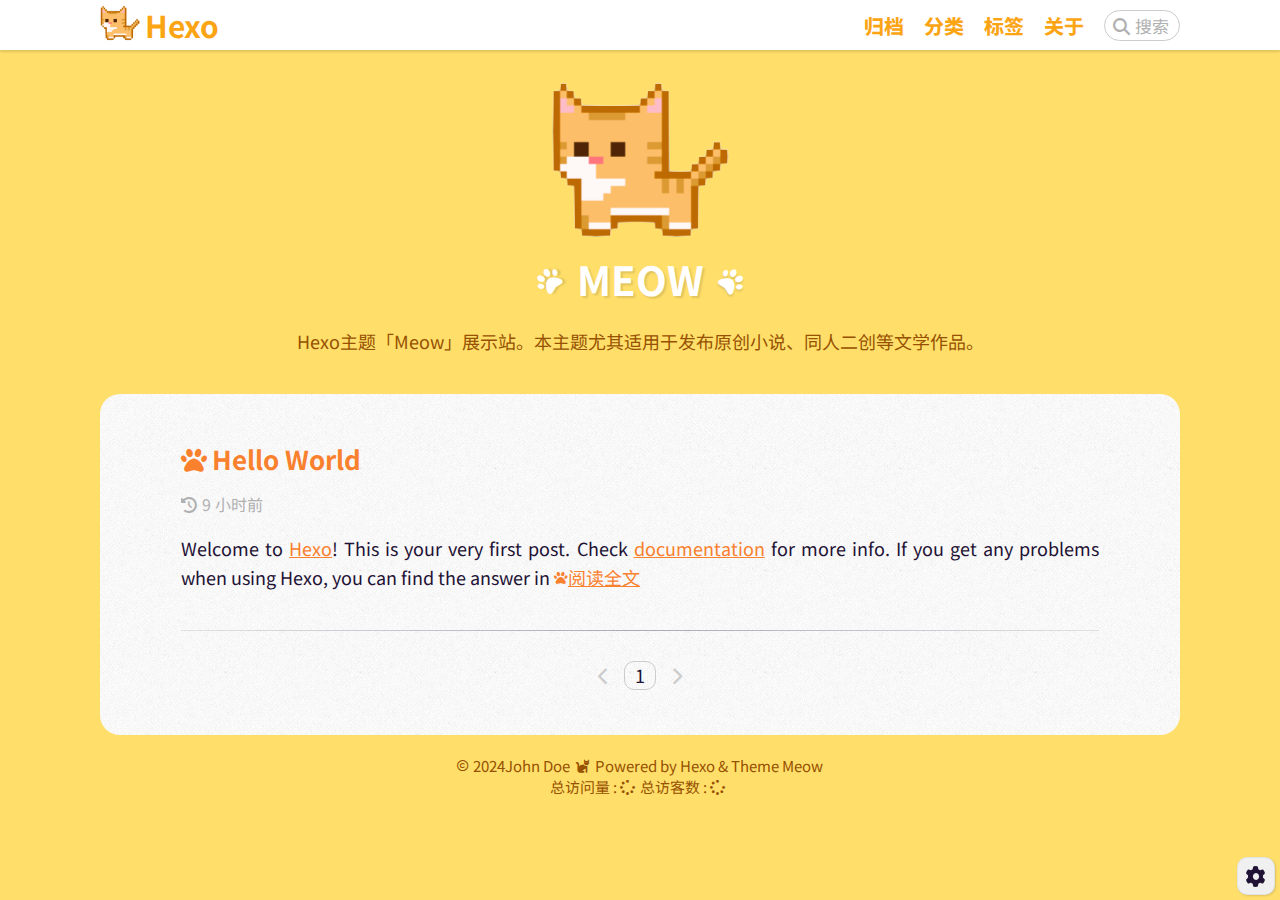
==== commit 323aa97d: "Site updated: 2024-10-31 16:55:09" ====
--- a/index.html
+++ b/index.html
@@ -17,10 +17,10 @@
 
 <script src="/js/third-party/APlayer.min.js"></script>
 <meta name="generator" content="Hexo 7.3.0"></head><body><header><div class="top-nav" ondblclick="scrollToTop()"><div class="nav-info"><div class="nav-icon"><img id="nav-icon" src="/img/site-icon.png"/></div><div class="nav-title"><a id="nav-title" href="/" title="主页">Hexo</a></div></div><div class="nav-ribbon"><div class="top-menu-expanded"><a class="top-menu-item" href="/archives"><span>归档</span></a><a class="top-menu-item" href="/categories"><span>分类</span></a><a class="top-menu-item" href="/tags"><span>标签</span></a><a class="top-menu-item" href="/about"><span>关于</span></a></div><div class="top-search" onclick="toggleSearchWindow()"><div id="top-search-btn" title="搜索"><i class="icon fa-solid fa-magnifying-glass"></i><span>搜索</span></div></div><div id="top-menu-btn" onclick="openTopMenu()" title="打开菜单"><i class="fa-solid fa-bars fa-lg"></i></div></div></div></header><div id="top-menu-hidden"><div class="menu-hidden-content"><div class="menu-hidden-nav"><a class="menu-hidden-item" href="/archives"><i class="fa-solid fa-box-archive fa-sm"></i><span>归档</span></a><a class="menu-hidden-item" href="/categories"><i class="fa-regular fa-folder-open fa-sm"></i><span>分类</span></a><a class="menu-hidden-item" href="/tags"><i class="fa-solid fa-tags fa-sm"></i><span>标签</span></a><a class="menu-hidden-item" href="/about"><i class="fa-solid fa-paw fa-sm"></i><span>关于</span></a></div></div><div class="menu-hidden-blank" onclick="closeTopMenu()"></div></div>
-<div class="blog-info"><div class="blog-pic"><img id="blog-pic" src="/img/site-icon.png"/></div><div class="blog-title"><i class="fa-solid fa-paw fa-2xs fa-rotate-by"></i><span>MEOW</span><i class="fa-solid fa-paw fa-2xs fa-rotate-by"></i></div><div class="blog-desc">Hexo主题「Meow」展示站。本主题尤其适用于发布原创小说、同人二创等文学作品。</div></div><div class="main"><div class="main-content"><div class="index-posts"><article class="index-post-item"><h1><a href="/2024/10/31/hello-world/"><i class="fa-solid fa-paw"></i>Hello World</a></h1><div class="post-head-info"><div class="post-date"><i class="icon fa-solid fa-clock-rotate-left" title="发布日期"></i><span>8 小时前</span></div>
+<div class="blog-info"><div class="blog-pic"><img id="blog-pic" src="/img/site-icon.png"/></div><div class="blog-title"><i class="fa-solid fa-paw fa-2xs fa-rotate-by"></i><span>MEOW</span><i class="fa-solid fa-paw fa-2xs fa-rotate-by"></i></div><div class="blog-desc">Hexo主题「Meow」展示站。本主题尤其适用于发布原创小说、同人二创等文学作品。</div></div><div class="main"><div class="main-content"><div class="index-posts"><article class="index-post-item"><h1><a href="/2024/10/31/hello-world/"><i class="fa-solid fa-paw"></i>Hello World</a></h1><div class="post-head-info"><div class="post-date"><i class="icon fa-solid fa-clock-rotate-left" title="发布日期"></i><span>9 小时前</span></div>
 </div><div class="post-excerpt" excerpt-title-simplify="true"><p>Welcome to <a target="_blank" rel="noopener" href="https://hexo.io/">Hexo</a>! This is your very first post. Check <a target="_blank" rel="noopener" href="https://hexo.io/docs/">documentation</a> for more info. If you get any problems when using Hexo, you can find the answer in <a href="https://hexo.io/do...</div><div class="read-more"><i class="fa-solid fa-paw fa-xs"></i><a class="read-more-link" href="/2024/10/31/hello-world/">阅读全文</a></div></article></div><div class="pagination"><span class="extend prev" rel="prev"><i class="icon-prev fa-solid fa-chevron-left"></i></span><span class="page-number current">1</span><span class="extend next" rel="next"><i class="icon-next fa-solid fa-chevron-right"></i></span></div></div></div><div id="tool-bar"><div id="tool-bar-main"><div id="tool-toggle" onclick="toolToggle()" title="设置"><i class="fa-solid fa-gear"></i></div><div id="back-to-top" onclick="scrollToTop()" title="返回顶部"><i class="fa-solid fa-chevron-up"></i></div></div><div id="tool-bar-more" style="display: none;"><div id="darkmode-switch" onclick="darkmodeSwitch()" title="深色模式"><i class="fa-solid fa-circle-half-stroke"></i></div></div></div><div id="search-panel"><div class="search-container"><div class="search-head"><div class="search-title"><span><i class="fa-solid fa-paw"></i>搜索</span></div><div class="search-close-btn" onclick="toggleSearchWindow()"><i class="fa-regular fa-circle-xmark"></i></div></div><div class="search-box"><i class="fa-solid fa-magnifying-glass"></i><input id="search-input" type="text" placeholder="请输入需要搜索的内容……" value=""/></div><div class="search-body"><div id="search-count">匹配结果数: </div><div id="search-result"></div><div id="search-result-empty">未搜索到匹配的文章。</div></div></div></div><footer><div class="footer-content"><div class="copyright-info"><i class="fa-regular fa-copyright fa-xs"></i><span>2024</span><a href="/about">John Doe</a><i class="fa-solid fa-cat fa-sm"></i><span>Powered by </span><a href="https://hexo.io/" target="_blank">Hexo</a><span> &amp; </span><a href="https://github.com/chanwj/hexo-theme-meow" target="_blank" title="v2.0.0">Theme Meow</a></div><div class="pageview-site"><span id="busuanzi_container_site_pv">总访问量 : <span id="busuanzi_value_site_pv"><i class="fa-solid fa-spinner"></i></span></span><span id="busuanzi_container_site_uv">总访客数 : <span id="busuanzi_value_site_uv"><i class="fa-solid fa-spinner"></i></span></span></div></div></footer>
 <script>const GLOBAL_CONFIG = {
-  comment: { theme: ''}
+  comment: { theme: 'preferred_color_scheme'}
 }
 </script>
 <script src="/js/third-party/darkmode.js"></script>
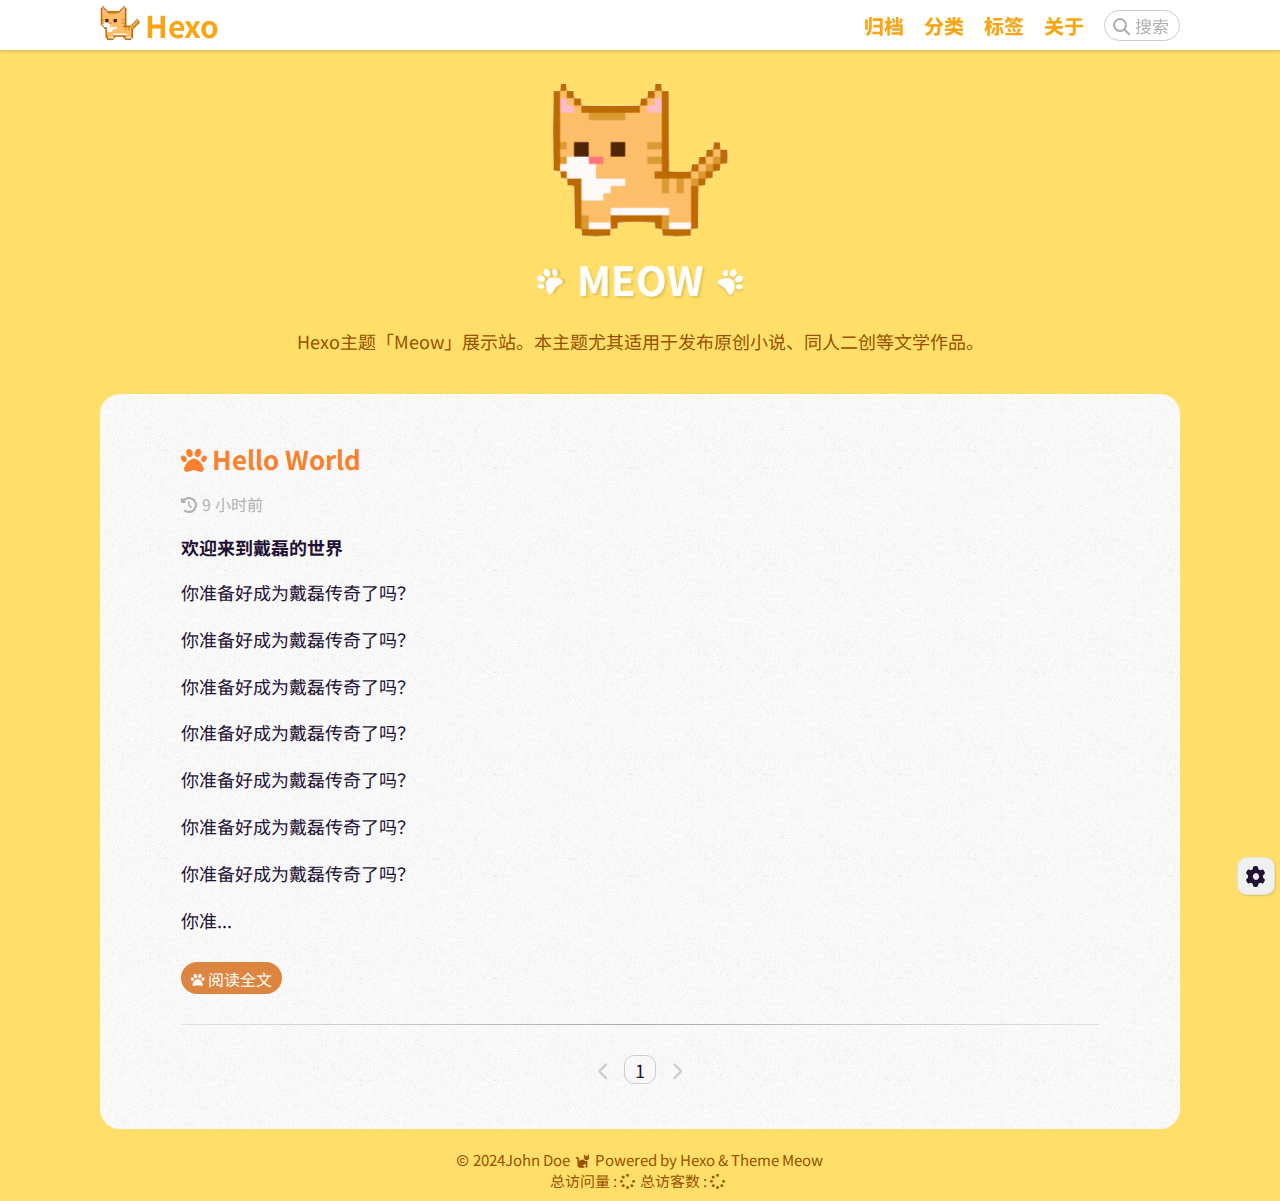
==== commit 2e0423a0: "Site updated: 2024-10-31 17:08:48" ====
--- a/index.html
+++ b/index.html
@@ -18,7 +18,14 @@
 <script src="/js/third-party/APlayer.min.js"></script>
 <meta name="generator" content="Hexo 7.3.0"></head><body><header><div class="top-nav" ondblclick="scrollToTop()"><div class="nav-info"><div class="nav-icon"><img id="nav-icon" src="/img/site-icon.png"/></div><div class="nav-title"><a id="nav-title" href="/" title="主页">Hexo</a></div></div><div class="nav-ribbon"><div class="top-menu-expanded"><a class="top-menu-item" href="/archives"><span>归档</span></a><a class="top-menu-item" href="/categories"><span>分类</span></a><a class="top-menu-item" href="/tags"><span>标签</span></a><a class="top-menu-item" href="/about"><span>关于</span></a></div><div class="top-search" onclick="toggleSearchWindow()"><div id="top-search-btn" title="搜索"><i class="icon fa-solid fa-magnifying-glass"></i><span>搜索</span></div></div><div id="top-menu-btn" onclick="openTopMenu()" title="打开菜单"><i class="fa-solid fa-bars fa-lg"></i></div></div></div></header><div id="top-menu-hidden"><div class="menu-hidden-content"><div class="menu-hidden-nav"><a class="menu-hidden-item" href="/archives"><i class="fa-solid fa-box-archive fa-sm"></i><span>归档</span></a><a class="menu-hidden-item" href="/categories"><i class="fa-regular fa-folder-open fa-sm"></i><span>分类</span></a><a class="menu-hidden-item" href="/tags"><i class="fa-solid fa-tags fa-sm"></i><span>标签</span></a><a class="menu-hidden-item" href="/about"><i class="fa-solid fa-paw fa-sm"></i><span>关于</span></a></div></div><div class="menu-hidden-blank" onclick="closeTopMenu()"></div></div>
 <div class="blog-info"><div class="blog-pic"><img id="blog-pic" src="/img/site-icon.png"/></div><div class="blog-title"><i class="fa-solid fa-paw fa-2xs fa-rotate-by"></i><span>MEOW</span><i class="fa-solid fa-paw fa-2xs fa-rotate-by"></i></div><div class="blog-desc">Hexo主题「Meow」展示站。本主题尤其适用于发布原创小说、同人二创等文学作品。</div></div><div class="main"><div class="main-content"><div class="index-posts"><article class="index-post-item"><h1><a href="/2024/10/31/hello-world/"><i class="fa-solid fa-paw"></i>Hello World</a></h1><div class="post-head-info"><div class="post-date"><i class="icon fa-solid fa-clock-rotate-left" title="发布日期"></i><span>9 小时前</span></div>
-</div><div class="post-excerpt" excerpt-title-simplify="true"><p>Welcome to <a target="_blank" rel="noopener" href="https://hexo.io/">Hexo</a>! This is your very first post. Check <a target="_blank" rel="noopener" href="https://hexo.io/docs/">documentation</a> for more info. If you get any problems when using Hexo, you can find the answer in <a href="https://hexo.io/do...</div><div class="read-more"><i class="fa-solid fa-paw fa-xs"></i><a class="read-more-link" href="/2024/10/31/hello-world/">阅读全文</a></div></article></div><div class="pagination"><span class="extend prev" rel="prev"><i class="icon-prev fa-solid fa-chevron-left"></i></span><span class="page-number current">1</span><span class="extend next" rel="next"><i class="icon-next fa-solid fa-chevron-right"></i></span></div></div></div><div id="tool-bar"><div id="tool-bar-main"><div id="tool-toggle" onclick="toolToggle()" title="设置"><i class="fa-solid fa-gear"></i></div><div id="back-to-top" onclick="scrollToTop()" title="返回顶部"><i class="fa-solid fa-chevron-up"></i></div></div><div id="tool-bar-more" style="display: none;"><div id="darkmode-switch" onclick="darkmodeSwitch()" title="深色模式"><i class="fa-solid fa-circle-half-stroke"></i></div></div></div><div id="search-panel"><div class="search-container"><div class="search-head"><div class="search-title"><span><i class="fa-solid fa-paw"></i>搜索</span></div><div class="search-close-btn" onclick="toggleSearchWindow()"><i class="fa-regular fa-circle-xmark"></i></div></div><div class="search-box"><i class="fa-solid fa-magnifying-glass"></i><input id="search-input" type="text" placeholder="请输入需要搜索的内容……" value=""/></div><div class="search-body"><div id="search-count">匹配结果数: </div><div id="search-result"></div><div id="search-result-empty">未搜索到匹配的文章。</div></div></div></div><footer><div class="footer-content"><div class="copyright-info"><i class="fa-regular fa-copyright fa-xs"></i><span>2024</span><a href="/about">John Doe</a><i class="fa-solid fa-cat fa-sm"></i><span>Powered by </span><a href="https://hexo.io/" target="_blank">Hexo</a><span> &amp; </span><a href="https://github.com/chanwj/hexo-theme-meow" target="_blank" title="v2.0.0">Theme Meow</a></div><div class="pageview-site"><span id="busuanzi_container_site_pv">总访问量 : <span id="busuanzi_value_site_pv"><i class="fa-solid fa-spinner"></i></span></span><span id="busuanzi_container_site_uv">总访客数 : <span id="busuanzi_value_site_uv"><i class="fa-solid fa-spinner"></i></span></span></div></div></footer>
+</div><div class="post-excerpt" excerpt-title-simplify="true"><h1 id="欢迎来到戴磊的世界"><a href="#欢迎来到戴磊的世界" class="headerlink" title="欢迎来到戴磊的世界"></a>欢迎来到戴磊的世界</h1><p>你准备好成为戴磊传奇了吗？</p>
+<p>你准备好成为戴磊传奇了吗？</p>
+<p>你准备好成为戴磊传奇了吗？</p>
+<p>你准备好成为戴磊传奇了吗？</p>
+<p>你准备好成为戴磊传奇了吗？</p>
+<p>你准备好成为戴磊传奇了吗？</p>
+<p>你准备好成为戴磊传奇了吗？</p>
+<p>你准...</div><div class="read-more"><i class="fa-solid fa-paw fa-xs"></i><a class="read-more-link" href="/2024/10/31/hello-world/">阅读全文</a></div></article></div><div class="pagination"><span class="extend prev" rel="prev"><i class="icon-prev fa-solid fa-chevron-left"></i></span><span class="page-number current">1</span><span class="extend next" rel="next"><i class="icon-next fa-solid fa-chevron-right"></i></span></div></div></div><div id="tool-bar"><div id="tool-bar-main"><div id="tool-toggle" onclick="toolToggle()" title="设置"><i class="fa-solid fa-gear"></i></div><div id="back-to-top" onclick="scrollToTop()" title="返回顶部"><i class="fa-solid fa-chevron-up"></i></div></div><div id="tool-bar-more" style="display: none;"><div id="darkmode-switch" onclick="darkmodeSwitch()" title="深色模式"><i class="fa-solid fa-circle-half-stroke"></i></div></div></div><div id="search-panel"><div class="search-container"><div class="search-head"><div class="search-title"><span><i class="fa-solid fa-paw"></i>搜索</span></div><div class="search-close-btn" onclick="toggleSearchWindow()"><i class="fa-regular fa-circle-xmark"></i></div></div><div class="search-box"><i class="fa-solid fa-magnifying-glass"></i><input id="search-input" type="text" placeholder="请输入需要搜索的内容……" value=""/></div><div class="search-body"><div id="search-count">匹配结果数: </div><div id="search-result"></div><div id="search-result-empty">未搜索到匹配的文章。</div></div></div></div><footer><div class="footer-content"><div class="copyright-info"><i class="fa-regular fa-copyright fa-xs"></i><span>2024</span><a href="/about">John Doe</a><i class="fa-solid fa-cat fa-sm"></i><span>Powered by </span><a href="https://hexo.io/" target="_blank">Hexo</a><span> &amp; </span><a href="https://github.com/chanwj/hexo-theme-meow" target="_blank" title="v2.0.0">Theme Meow</a></div><div class="pageview-site"><span id="busuanzi_container_site_pv">总访问量 : <span id="busuanzi_value_site_pv"><i class="fa-solid fa-spinner"></i></span></span><span id="busuanzi_container_site_uv">总访客数 : <span id="busuanzi_value_site_uv"><i class="fa-solid fa-spinner"></i></span></span></div></div></footer>
 <script>const GLOBAL_CONFIG = {
   comment: { theme: 'preferred_color_scheme'}
 }
